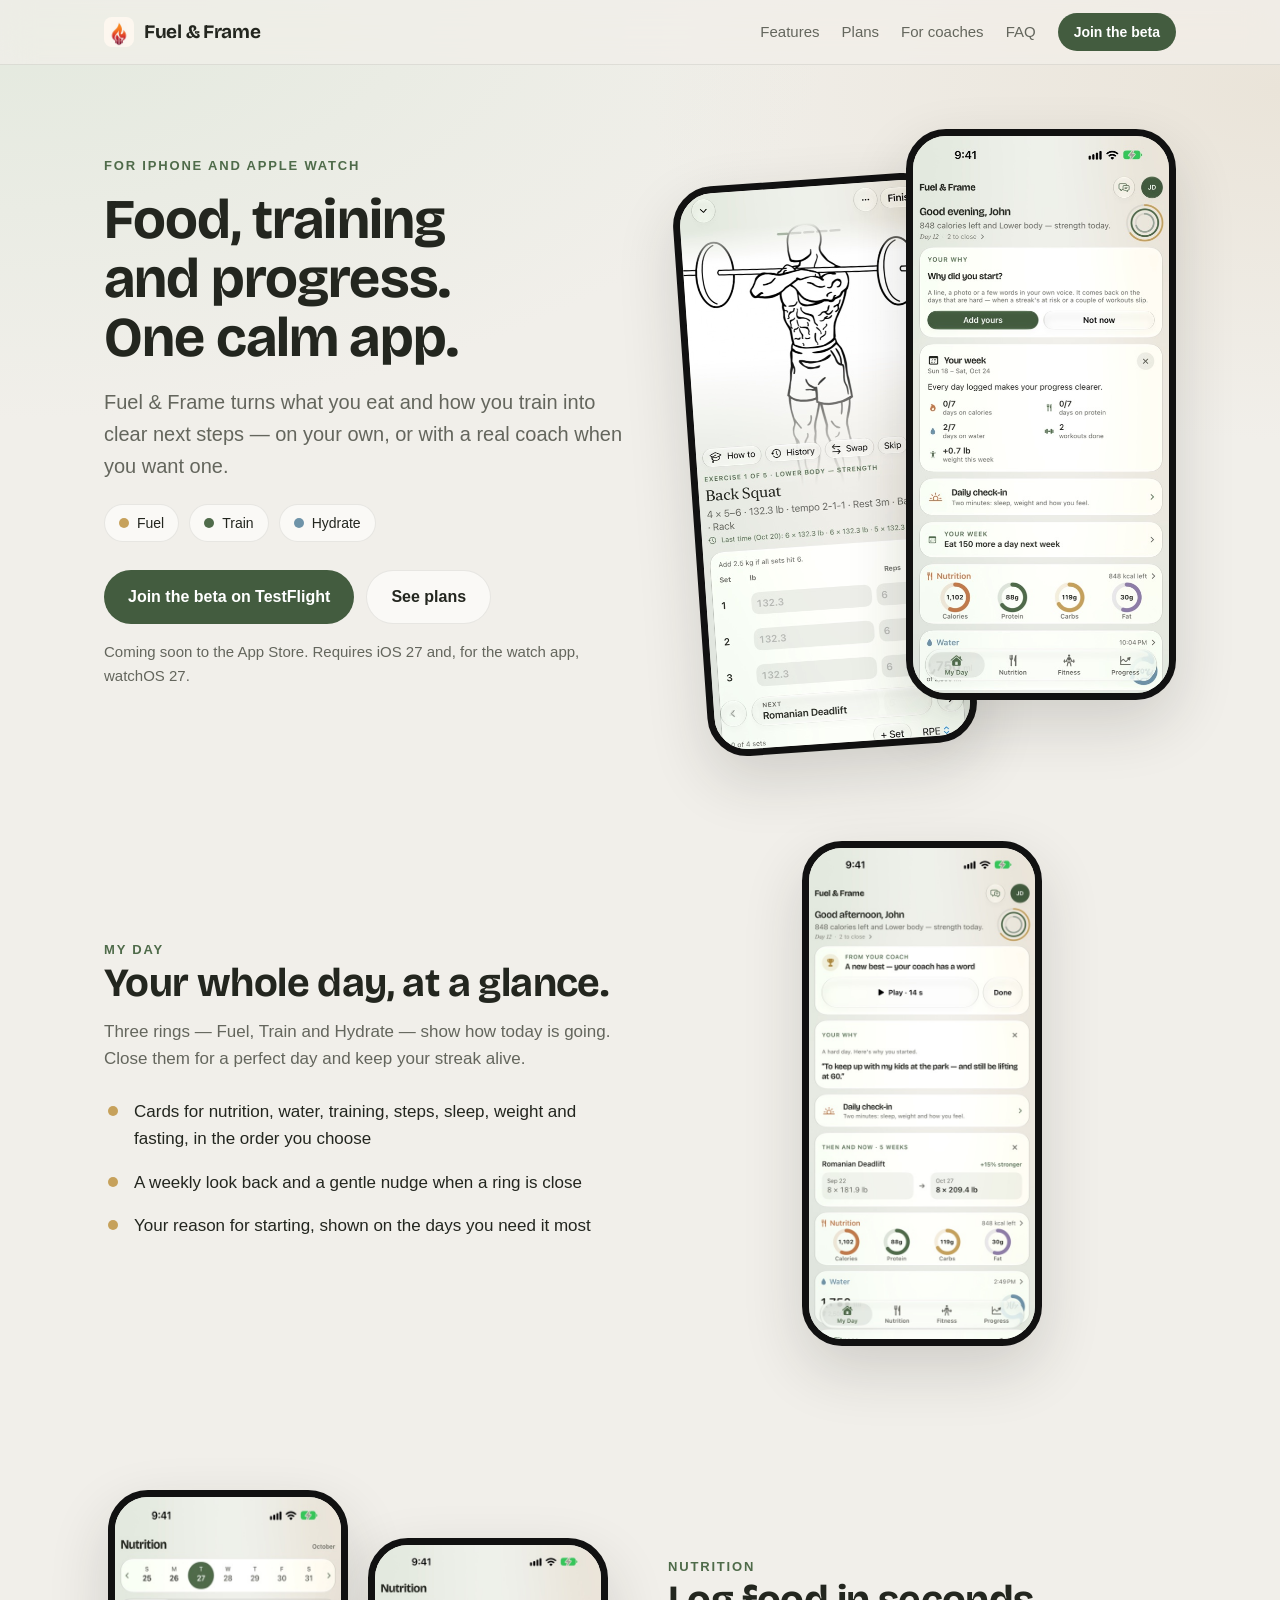
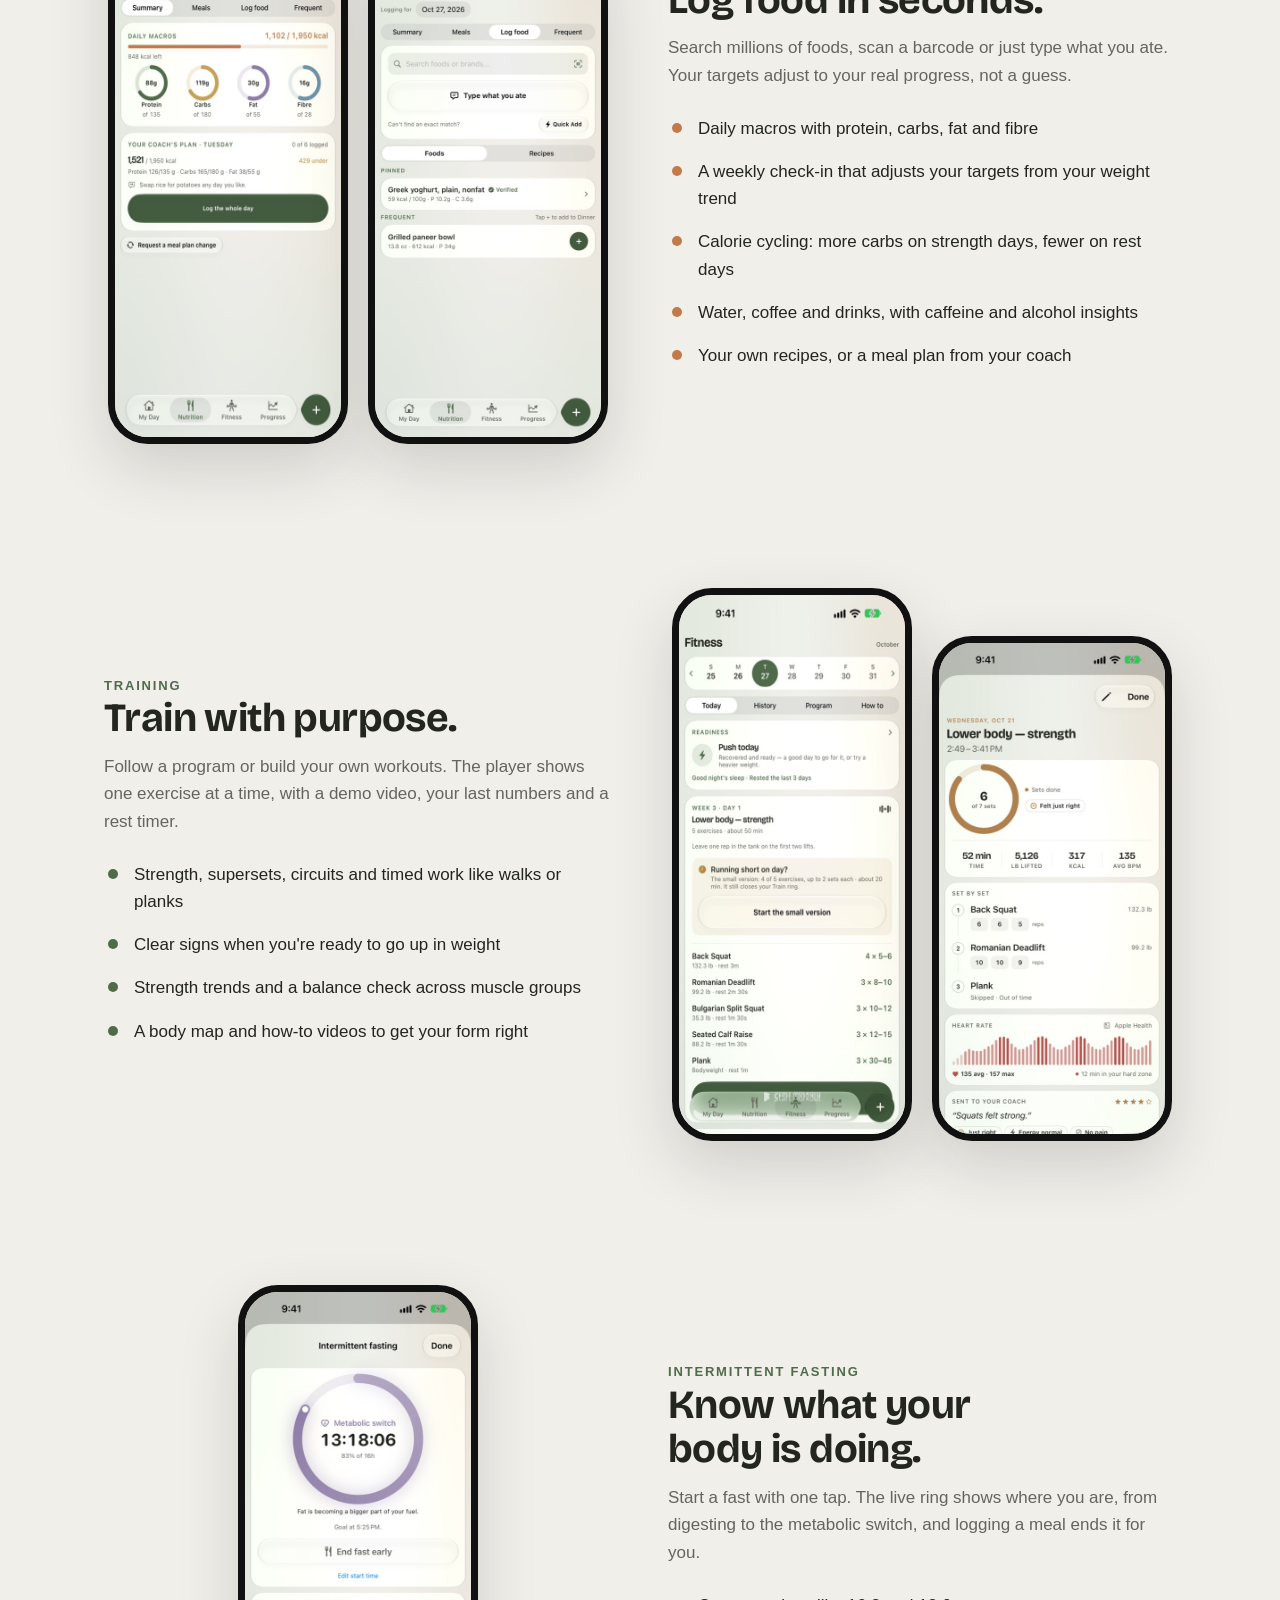
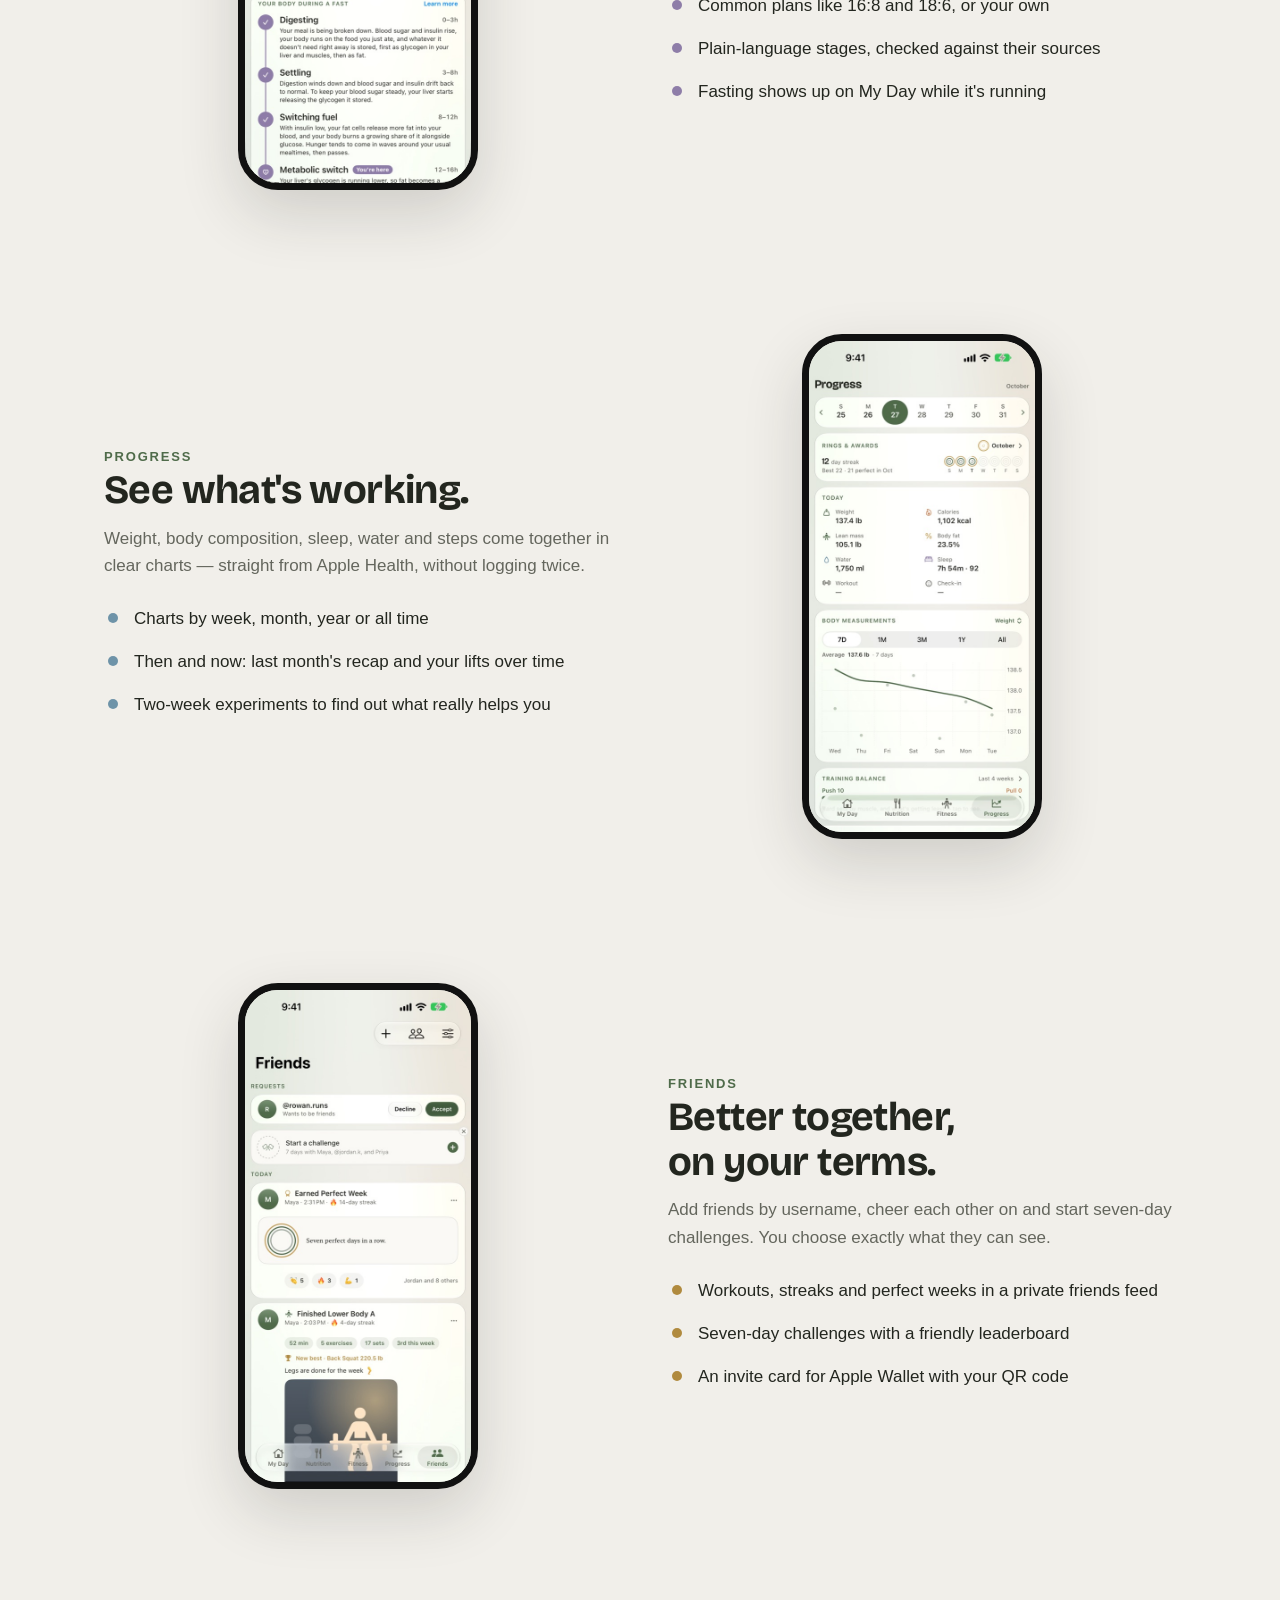
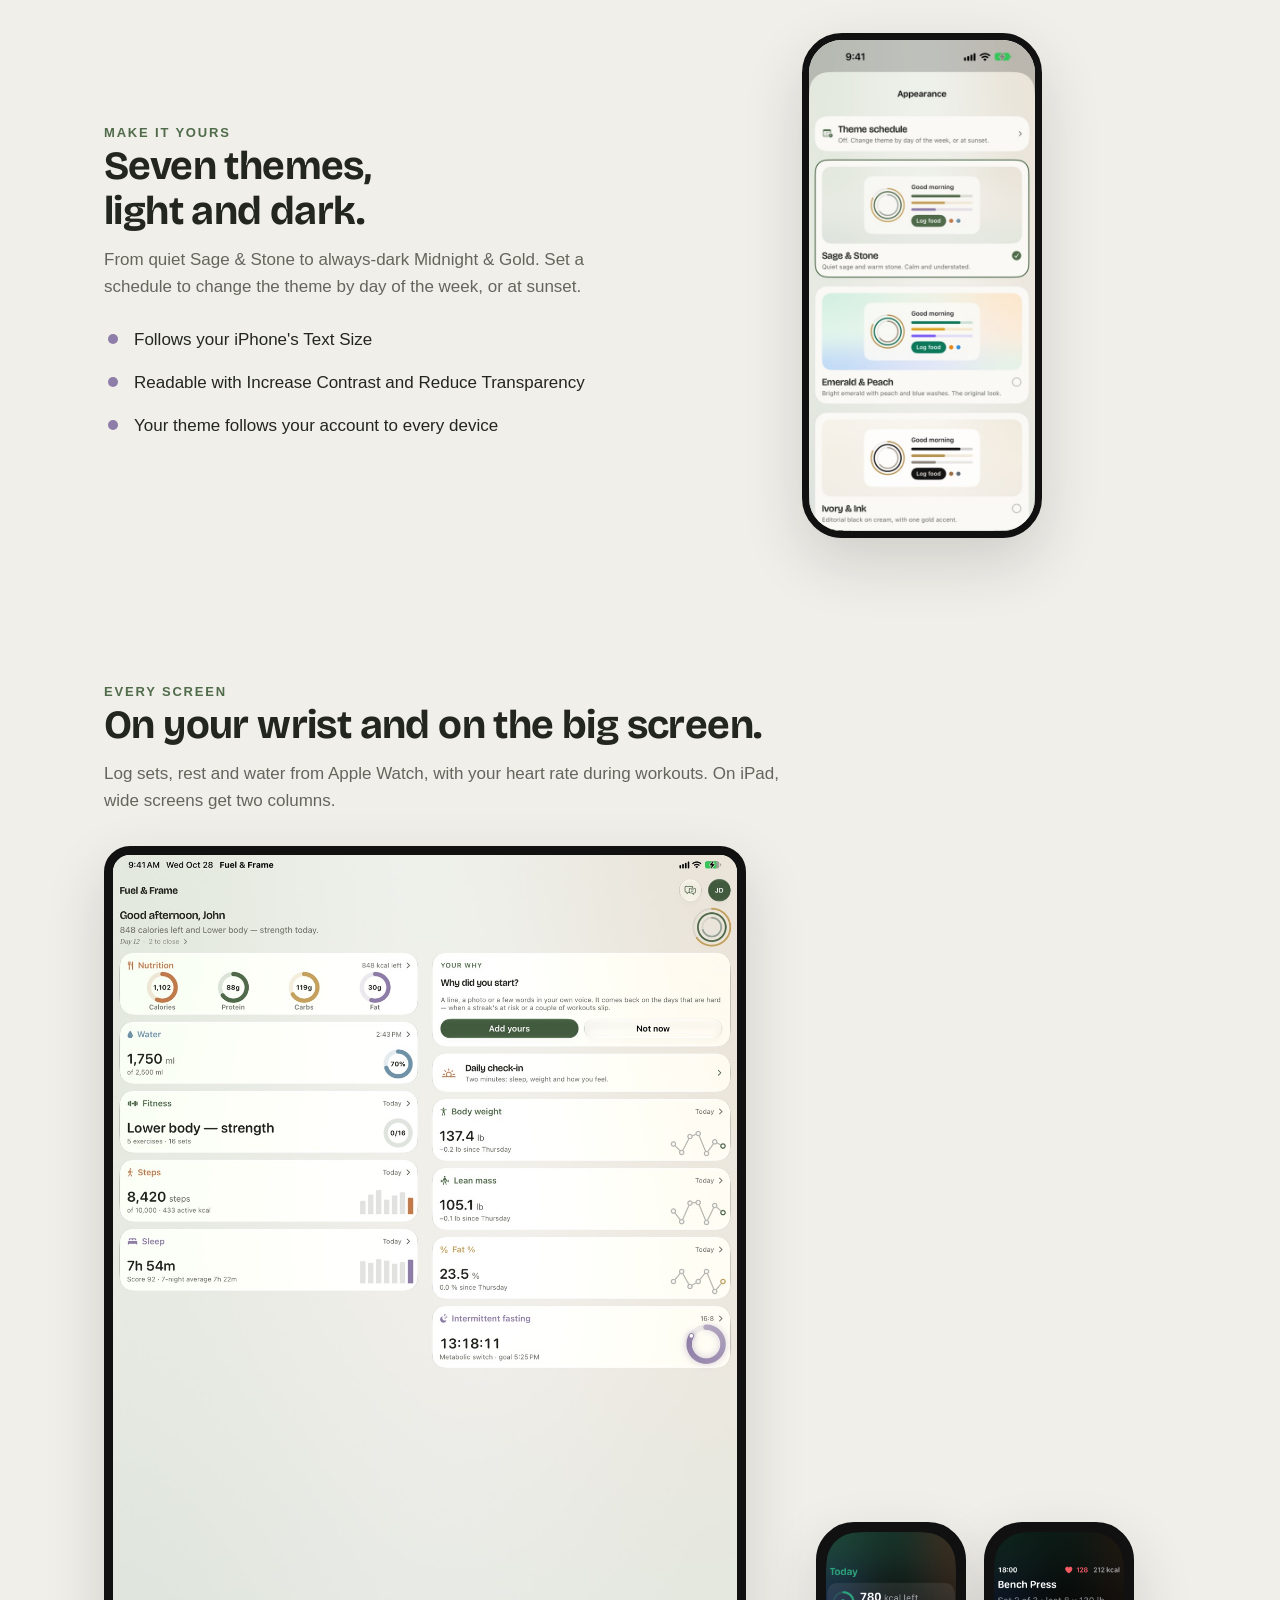
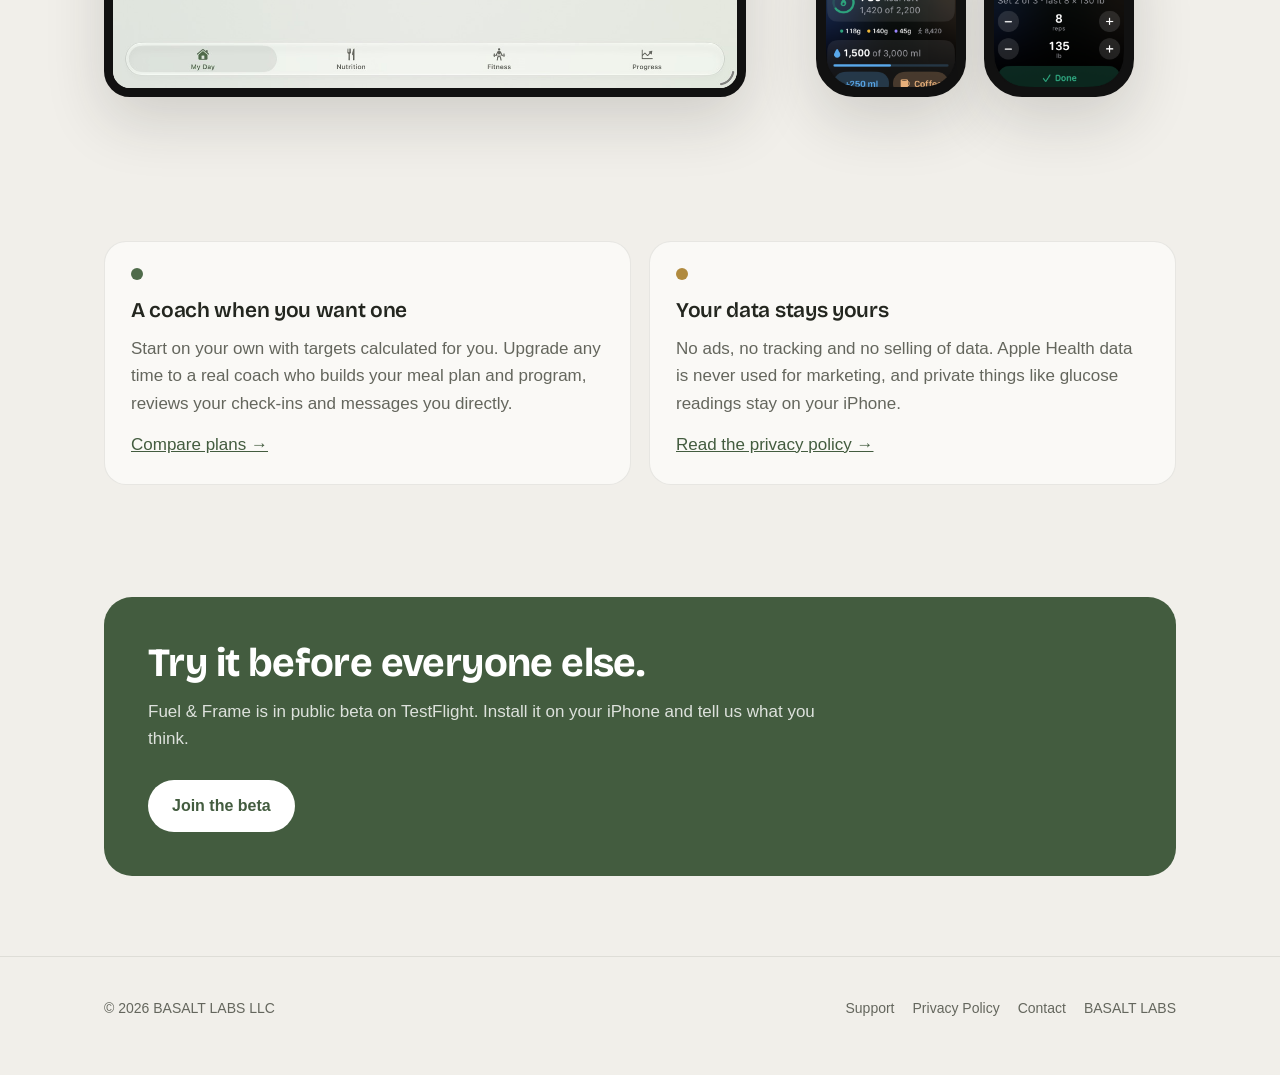
==== index.html @ 7f37c10f "Fuel & Frame website: home, plans, coaches, FAQ, support, privacy Co-Authored-By: Claude Opus 5.5 <n" ====
<!DOCTYPE html>
<html lang="en">
<head>
<meta charset="utf-8">
<meta name="viewport" content="width=device-width, initial-scale=1">
<title>Fuel & Frame — food, training and progress in one calm app</title>
<meta name="description" content="Fuel & Frame for iPhone and Apple Watch: log food in seconds, train with purpose and see what's working — on your own or with a real coach.">
<meta property="og:title" content="Fuel & Frame — food, training and progress in one calm app">
<meta property="og:description" content="Fuel & Frame for iPhone and Apple Watch: log food in seconds, train with purpose and see what's working — on your own or with a real coach.">
<meta property="og:image" content="/img/today.jpg">
<meta name="theme-color" content="#F1EFEA" media="(prefers-color-scheme: light)">
<meta name="theme-color" content="#1A1E19" media="(prefers-color-scheme: dark)">
<link rel="icon" href="/favicon.png">
<link rel="apple-touch-icon" href="/img/icon.png">
<link rel="stylesheet" href="/styles.css">
</head>
<body>

<header class="site">
  <div class="wrap">
    <a class="brand" href="/"><img src="/img/icon.png" alt="">Fuel &amp; Frame</a>
    <nav>
      <a href="/#features">Features</a>
      <a href="/plans/">Plans</a>
      <a href="/coaches/">For coaches</a>
      <a href="/faq/">FAQ</a>
      <a class="btn" href="https://testflight.apple.com/join/wJWjfs3D">Join the beta</a>
    </nav>
  </div>
</header>

<main>
  <div class="wrap hero">
    <div>
      <div class="eyebrow">For iPhone and Apple Watch</div>
      <h1>Food, training and progress. One calm app.</h1>
      <p class="lead">Fuel &amp; Frame turns what you eat and how you train into clear next steps — on your own, or with a real coach when you want one.</p>
      <div class="rings" aria-label="Your three daily rings">
        <span class="ring-chip"><i style="background: var(--carbs)"></i>Fuel</span>
        <span class="ring-chip"><i style="background: var(--accent)"></i>Train</span>
        <span class="ring-chip"><i style="background: var(--fiber)"></i>Hydrate</span>
      </div>
      <div class="actions">
        <a class="btn" href="https://testflight.apple.com/join/wJWjfs3D">Join the beta on TestFlight</a>
        <a class="btn ghost" href="/plans/">See plans</a>
      </div>
      <p class="muted note">Coming soon to the App Store. Requires iOS 27 and, for the watch app, watchOS 27.</p>
    </div>
    <div class="phones">
      <img class="phone" src="/img/workoutpicture.jpg" alt="The workout player: one exercise at a time with its demo and sets" loading="lazy">
      <img class="phone" src="/img/today.jpg" alt="My Day: rings, your week and today's nutrition" loading="lazy">
    </div>
  </div>

  <div id="features"></div>
  <section>
    <div class="wrap feature">
      <div class="feature-text" style="--dot: var(--carbs)">
        <div class="eyebrow">My Day</div>
        <h2>Your whole day, at a glance.</h2>
        <p class="sub">Three rings — Fuel, Train and Hydrate — show how today is going. Close them for a perfect day and keep your streak alive.</p>
        <ul>
          <li>Cards for nutrition, water, training, steps, sleep, weight and fasting, in the order you choose</li>
          <li>A weekly look back and a gentle nudge when a ring is close</li>
          <li>Your reason for starting, shown on the days you need it most</li>
        </ul>
      </div>
      <div class="feature-shots">
        <img class="phone" src="/img/why.jpg" alt="My Day with a coach note, your why and then and now" loading="lazy">
      </div>
    </div>
  </section>

  <section>
    <div class="wrap feature flip">
      <div class="feature-text" style="--dot: var(--calories)">
        <div class="eyebrow">Nutrition</div>
        <h2>Log food in seconds.</h2>
        <p class="sub">Search millions of foods, scan a barcode or just type what you ate. Your targets adjust to your real progress, not a guess.</p>
        <ul>
          <li>Daily macros with protein, carbs, fat and fibre</li>
          <li>A weekly check-in that adjusts your targets from your weight trend</li>
          <li>Calorie cycling: more carbs on strength days, fewer on rest days</li>
          <li>Water, coffee and drinks, with caffeine and alcohol insights</li>
          <li>Your own recipes, or a meal plan from your coach</li>
        </ul>
      </div>
      <div class="feature-shots">
        <img class="phone" src="/img/nutrition.jpg" alt="Nutrition summary with daily macros" loading="lazy"><img class="phone" src="/img/logfood.jpg" alt="Log food: search, type what you ate or scan" loading="lazy">
      </div>
    </div>
  </section>

  <section>
    <div class="wrap feature">
      <div class="feature-text" style="--dot: var(--accent)">
        <div class="eyebrow">Training</div>
        <h2>Train with purpose.</h2>
        <p class="sub">Follow a program or build your own workouts. The player shows one exercise at a time, with a demo video, your last numbers and a rest timer.</p>
        <ul>
          <li>Strength, supersets, circuits and timed work like walks or planks</li>
          <li>Clear signs when you're ready to go up in weight</li>
          <li>Strength trends and a balance check across muscle groups</li>
          <li>A body map and how-to videos to get your form right</li>
        </ul>
      </div>
      <div class="feature-shots">
        <img class="phone" src="/img/fitness.jpg" alt="Fitness: today's workout" loading="lazy"><img class="phone" src="/img/summary.jpg" alt="A finished workout: sets, heart rate and how it felt" loading="lazy">
      </div>
    </div>
  </section>

  <section>
    <div class="wrap feature flip">
      <div class="feature-text" style="--dot: var(--fat)">
        <div class="eyebrow">Intermittent fasting</div>
        <h2>Know what your body is doing.</h2>
        <p class="sub">Start a fast with one tap. The live ring shows where you are, from digesting to the metabolic switch, and logging a meal ends it for you.</p>
        <ul>
          <li>Common plans like 16:8 and 18:6, or your own</li>
          <li>Plain-language stages, checked against their sources</li>
          <li>Fasting shows up on My Day while it's running</li>
        </ul>
      </div>
      <div class="feature-shots">
        <img class="phone" src="/img/fasting.jpg" alt="A fast in progress, with its stages" loading="lazy">
      </div>
    </div>
  </section>

  <section>
    <div class="wrap feature">
      <div class="feature-text" style="--dot: var(--fiber)">
        <div class="eyebrow">Progress</div>
        <h2>See what's working.</h2>
        <p class="sub">Weight, body composition, sleep, water and steps come together in clear charts — straight from Apple Health, without logging twice.</p>
        <ul>
          <li>Charts by week, month, year or all time</li>
          <li>Then and now: last month's recap and your lifts over time</li>
          <li>Two-week experiments to find out what really helps you</li>
        </ul>
      </div>
      <div class="feature-shots">
        <img class="phone" src="/img/progress.jpg" alt="Progress charts" loading="lazy">
      </div>
    </div>
  </section>

  <section>
    <div class="wrap feature flip">
      <div class="feature-text" style="--dot: var(--gold)">
        <div class="eyebrow">Friends</div>
        <h2>Better together, on your terms.</h2>
        <p class="sub">Add friends by username, cheer each other on and start seven-day challenges. You choose exactly what they can see.</p>
        <ul>
          <li>Workouts, streaks and perfect weeks in a private friends feed</li>
          <li>Seven-day challenges with a friendly leaderboard</li>
          <li>An invite card for Apple Wallet with your QR code</li>
        </ul>
      </div>
      <div class="feature-shots">
        <img class="phone" src="/img/community.jpg" alt="The friends feed" loading="lazy">
      </div>
    </div>
  </section>


  <section>
    <div class="wrap feature">
      <div class="feature-text" style="--dot: var(--fat)">
        <div class="eyebrow">Make it yours</div>
        <h2>Seven themes, light and dark.</h2>
        <p class="sub">From quiet Sage &amp; Stone to always-dark Midnight &amp; Gold. Set a schedule to change the theme by day of the week, or at sunset.</p>
        <ul>
          <li>Follows your iPhone's Text Size</li>
          <li>Readable with Increase Contrast and Reduce Transparency</li>
          <li>Your theme follows your account to every device</li>
        </ul>
      </div>
      <div class="feature-shots">
        <img class="phone" src="/img/appearance.jpg" alt="Appearance: choose a theme" loading="lazy">
      </div>
    </div>
  </section>

  <section>
    <div class="wrap">
      <div class="eyebrow">Every screen</div>
      <h2>On your wrist and on the big screen.</h2>
      <p class="sub">Log sets, rest and water from Apple Watch, with your heart rate during workouts. On iPad, wide screens get two columns.</p>
      <div class="devices" style="margin-top: 32px">
        <img class="ipad" src="/img/ipad-today.jpg" alt="My Day on iPad, in two columns" loading="lazy">
        <div class="watches">
          <img class="watch" src="/img/watch-today.png" alt="Today on Apple Watch" loading="lazy">
          <img class="watch" src="/img/watch-set.png" alt="Logging a set on Apple Watch" loading="lazy">
        </div>
      </div>
    </div>
  </section>

  <section>
    <div class="wrap grid2">
      <div class="card">
        <div class="dot" style="background: var(--accent)"></div>
        <h3>A coach when you want one</h3>
        <p class="sub">Start on your own with targets calculated for you. Upgrade any time to a real coach who builds your meal plan and program, reviews your check-ins and messages you directly.</p>
        <a href="/plans/">Compare plans →</a>
      </div>
      <div class="card">
        <div class="dot" style="background: var(--gold)"></div>
        <h3>Your data stays yours</h3>
        <p class="sub">No ads, no tracking and no selling of data. Apple Health data is never used for marketing, and private things like glucose readings stay on your iPhone.</p>
        <a href="/privacy/">Read the privacy policy →</a>
      </div>
    </div>
  </section>

  <section class="tight">
    <div class="wrap">
      <div class="band accent">
        <h2>Try it before everyone else.</h2>
        <p class="sub">Fuel &amp; Frame is in public beta on TestFlight. Install it on your iPhone and tell us what you think.</p>
        <div class="actions"><a class="btn" href="https://testflight.apple.com/join/wJWjfs3D">Join the beta</a></div>
      </div>
    </div>
  </section>
</main>

<footer class="site">
  <div class="wrap">
    <span>© 2026 BASALT LABS LLC</span>
    <span><a href="/support/">Support</a><a href="/privacy/">Privacy Policy</a><a href="mailto:hello@basaltlabsapps.com">Contact</a><a href="https://www.basaltlabsapps.com">BASALT LABS</a></span>
  </div>
</footer>

</body>
</html>
---- styles.css ----
/* Fuel & Frame — the app's Sage & Stone theme, light and dark. */
@font-face { font-family: "Bricolage"; src: url("/fonts/BricolageGrotesque-Regular.ttf") format("truetype"); font-weight: 400; font-display: swap; }
@font-face { font-family: "Bricolage"; src: url("/fonts/BricolageGrotesque-SemiBold.ttf") format("truetype"); font-weight: 600; font-display: swap; }
@font-face { font-family: "Bricolage"; src: url("/fonts/BricolageGrotesque-Bold.ttf") format("truetype"); font-weight: 700; font-display: swap; }

:root {
  --bg: #F1EFEA;
  --wash-1: #E3E9DE;
  --wash-2: #EAE4D9;
  --surface: #FAF9F6;
  --text: #23261F;
  --text-2: #64665D;
  --accent: #4F6B4A;
  --accent-deep: #435C3F;
  --on-accent: #FFFFFF;
  --calories: #C27A4A;
  --carbs: #C6A15B;
  --fat: #8E7DA8;
  --fiber: #6E93A8;
  --gold: #B08A3E;
  --hairline: rgba(35, 38, 31, 0.09);
  --shadow: 0 24px 60px rgba(35, 38, 31, 0.16);
  --radius: 22px;
}
@media (prefers-color-scheme: dark) {
  :root {
    --bg: #1A1E19;
    --wash-1: #161A15;
    --wash-2: #1F1D17;
    --surface: #22271F;
    --text: #EDEBE4;
    --text-2: #9FA396;
    --accent: #8FAE88;
    --accent-deep: #7E9D78;
    --on-accent: #161A15;
    --calories: #D48E5E;
    --carbs: #D2B06F;
    --fat: #A697C2;
    --fiber: #86A9BC;
    --gold: #D2B06F;
    --hairline: rgba(237, 235, 228, 0.09);
    --shadow: 0 24px 60px rgba(0, 0, 0, 0.45);
  }
}

* { box-sizing: border-box; }
html { -webkit-text-size-adjust: 100%; scroll-behavior: smooth; }
body {
  margin: 0;
  font-family: -apple-system, BlinkMacSystemFont, "SF Pro Text", "Segoe UI", Helvetica, Arial, sans-serif;
  font-size: 17px;
  line-height: 1.6;
  color: var(--text);
  background:
    radial-gradient(1200px 600px at 0% 0%, var(--wash-1), transparent 70%),
    radial-gradient(900px 500px at 100% 10%, var(--wash-2), transparent 70%),
    var(--bg);
  background-attachment: fixed;
}
a { color: var(--accent-deep); }
h1, h2 { text-wrap: balance; }
h1, h2, h3, .brand { font-family: "Bricolage", -apple-system, sans-serif; letter-spacing: -0.015em; }
h1 { font-size: clamp(36px, 5vw, 56px); line-height: 1.05; margin: 14px 0 18px; font-weight: 700; }
h2 { font-size: clamp(28px, 3.6vw, 40px); line-height: 1.12; margin: 0 0 12px; font-weight: 700; }
h3 { font-size: 21px; margin: 0 0 8px; font-weight: 600; }
p { margin: 0 0 14px; }
.wrap { max-width: 1120px; margin: 0 auto; padding: 0 24px; }
.eyebrow { font-size: 13px; font-weight: 700; letter-spacing: 0.14em; text-transform: uppercase; color: var(--accent); }
.lead { font-size: 20px; color: var(--text-2); max-width: 34em; }
.sub { color: var(--text-2); max-width: 40em; }
.muted { color: var(--text-2); font-size: 15px; }

/* Header */
header.site { position: sticky; top: 0; z-index: 10; backdrop-filter: saturate(160%) blur(16px); -webkit-backdrop-filter: saturate(160%) blur(16px); background: color-mix(in srgb, var(--bg) 72%, transparent); border-bottom: 1px solid var(--hairline); }
header.site .wrap { display: flex; align-items: center; justify-content: space-between; height: 64px; }
.brand { display: flex; align-items: center; gap: 10px; font-weight: 700; font-size: 19px; color: var(--text); text-decoration: none; }
.brand img { width: 30px; height: 30px; border-radius: 8px; }
nav { display: flex; align-items: center; gap: 22px; }
nav a { color: var(--text-2); text-decoration: none; font-size: 15px; }
nav a:hover, nav a[aria-current="page"] { color: var(--text); }
nav .btn { padding: 8px 16px; font-size: 14px; }
@media (max-width: 760px) { nav a:not(.btn) { display: none; } }

/* Buttons */
.btn { display: inline-flex; align-items: center; gap: 8px; padding: 13px 24px; border-radius: 999px; background: var(--accent-deep); color: var(--on-accent); font-weight: 600; font-size: 16px; text-decoration: none; border: 0; }
.btn:hover { filter: brightness(1.08); }
.btn.ghost { background: var(--surface); color: var(--text); border: 1px solid var(--hairline); }
.actions { display: flex; flex-wrap: wrap; gap: 12px; margin-top: 28px; }

/* Hero */
.hero { padding-top: 64px; padding-bottom: 40px; display: grid; grid-template-columns: 1.05fr 0.95fr; gap: 48px; align-items: center; }
.hero .note { margin-top: 16px; }
.phones { position: relative; height: 600px; }
.phone { position: absolute; width: 270px; border-radius: 40px; border: 7px solid #111; box-shadow: var(--shadow); background: #111; }
.phones .phone:nth-child(1) { left: 0; top: 50px; transform: rotate(-4deg); }
.phones .phone:nth-child(2) { right: 0; top: 0; }
@media (max-width: 900px) {
  .hero { grid-template-columns: 1fr; padding-top: 36px; }
  .phones { height: 440px; max-width: 420px; margin: 0 auto; width: 100%; }
  .phones .phone { width: min(200px, 48%); }
  .phones .phone:nth-child(1) { left: 2%; }
  .phones .phone:nth-child(2) { right: 2%; }
}

/* Rings strip */
.rings { display: flex; flex-wrap: wrap; gap: 10px; margin-top: 22px; }
.ring-chip { display: inline-flex; align-items: center; gap: 8px; padding: 7px 14px; border-radius: 999px; background: var(--surface); border: 1px solid var(--hairline); font-size: 14px; }
.ring-chip i { width: 10px; height: 10px; border-radius: 50%; display: inline-block; }

/* Sections */
section { padding: 72px 0; }
section.tight { padding: 40px 0; }
.feature { display: grid; grid-template-columns: 1fr 1fr; gap: 56px; align-items: center; }
.feature.flip .feature-text { order: 2; }
.feature-shots { display: flex; gap: 20px; justify-content: center; }
.feature-shots .phone { position: static; width: 240px; }
.feature-shots .phone + .phone { margin-top: 48px; }
.feature ul { padding-left: 0; list-style: none; margin: 18px 0 0; }
.feature li { padding: 8px 0 8px 30px; position: relative; color: var(--text); }
.feature li::before { content: ""; position: absolute; left: 4px; top: 16px; width: 10px; height: 10px; border-radius: 50%; background: var(--dot, var(--accent)); }
@media (max-width: 900px) {
  .feature { grid-template-columns: 1fr; gap: 32px; }
  .feature.flip .feature-text { order: 0; }
  .feature-shots .phone { width: 44vw; max-width: 230px; }
}

/* Cards and grids */
.card { background: var(--surface); border: 1px solid var(--hairline); border-radius: var(--radius); padding: 26px; }
.grid3 { display: grid; grid-template-columns: repeat(3, 1fr); gap: 18px; }
.grid2 { display: grid; grid-template-columns: repeat(2, 1fr); gap: 18px; }
@media (max-width: 900px) { .grid3, .grid2 { grid-template-columns: 1fr; } }
.dot { width: 12px; height: 12px; border-radius: 50%; background: var(--accent); margin-bottom: 14px; }

/* Devices band */
.devices { display: grid; grid-template-columns: 1.6fr 1fr; gap: 28px; align-items: end; }
.ipad { width: 100%; border-radius: 26px; border: 9px solid #111; box-shadow: var(--shadow); background: #111; }
.watches { display: flex; gap: 18px; justify-content: center; }
.watch { width: 150px; border-radius: 38px; border: 10px solid #111; box-shadow: var(--shadow); background: #111; }
@media (max-width: 900px) { .devices { grid-template-columns: 1fr; } }

/* Plans */
.plans { display: grid; grid-template-columns: repeat(4, 1fr); gap: 16px; align-items: stretch; }
.plan { display: flex; flex-direction: column; }
.plan.featured { border-color: var(--accent); box-shadow: 0 0 0 1px var(--accent) inset; }
.plan .price { font-family: "Bricolage", sans-serif; font-size: 36px; font-weight: 700; margin: 8px 0 0; }
.plan .price small { font-size: 15px; font-weight: 400; color: var(--text-2); font-family: -apple-system, sans-serif; }
.plan .tag { display: inline-block; font-size: 12px; font-weight: 700; letter-spacing: 0.1em; text-transform: uppercase; color: var(--accent); }
.plan ul { padding-left: 18px; margin: 16px 0 0; color: var(--text); font-size: 15px; }
.plan li { margin: 6px 0; }
@media (max-width: 1000px) { .plans { grid-template-columns: repeat(2, 1fr); } }
@media (max-width: 620px) { .plans { grid-template-columns: 1fr; } }
table.compare { width: 100%; border-collapse: collapse; font-size: 15px; }
table.compare th, table.compare td { padding: 12px 10px; border-bottom: 1px solid var(--hairline); text-align: center; }
table.compare th:first-child, table.compare td:first-child { text-align: left; }
table.compare thead th { font-size: 14px; color: var(--text-2); font-weight: 600; }
.yes { color: var(--accent); font-weight: 700; }
.no { color: var(--text-2); }
.scroll-x { overflow-x: auto; }

/* FAQ */
details { background: var(--surface); border: 1px solid var(--hairline); border-radius: 16px; padding: 4px 20px; margin-bottom: 10px; }
summary { cursor: pointer; font-weight: 600; padding: 14px 0; list-style: none; }
summary::-webkit-details-marker { display: none; }
summary::after { content: "+"; float: right; color: var(--text-2); font-weight: 400; }
details[open] summary::after { content: "–"; }
details p { color: var(--text-2); }

/* Callouts */
.band { background: var(--surface); border: 1px solid var(--hairline); border-radius: 28px; padding: 44px; }
.band.accent { background: var(--accent-deep); color: var(--on-accent); border: 0; }
.band.accent .sub, .band.accent p { color: color-mix(in srgb, var(--on-accent) 82%, transparent); }
.band.accent .btn { background: var(--on-accent); color: var(--accent-deep); }
.callout { background: var(--surface); border: 1px solid var(--hairline); border-radius: 16px; padding: 18px 20px; margin: 20px 0 28px; }

/* Docs (support, privacy) */
main.doc { max-width: 760px; padding-top: 48px; padding-bottom: 40px; }
main.doc h1 { font-size: clamp(32px, 4.6vw, 46px); }
main.doc h2 { font-size: 24px; margin-top: 36px; }
main.doc h3 { font-size: 18px; margin-top: 22px; }
main.doc p, main.doc li { color: var(--text); }
.contact-list { list-style: none; padding: 0; margin: 0; }
.contact-list li { display: flex; justify-content: space-between; gap: 16px; padding: 12px 0; border-bottom: 1px solid var(--hairline); flex-wrap: wrap; }
.contact-list li:last-child { border-bottom: 0; }
.contact-list span { color: var(--text-2); }

/* Footer */
footer.site { padding: 40px 0 56px; border-top: 1px solid var(--hairline); margin-top: 40px; color: var(--text-2); font-size: 14px; }
footer.site .wrap { display: flex; justify-content: space-between; flex-wrap: wrap; gap: 14px; }
footer.site a { color: var(--text-2); text-decoration: none; margin-left: 18px; }
footer.site a:first-child { margin-left: 0; }
footer.site a:hover { color: var(--text); }
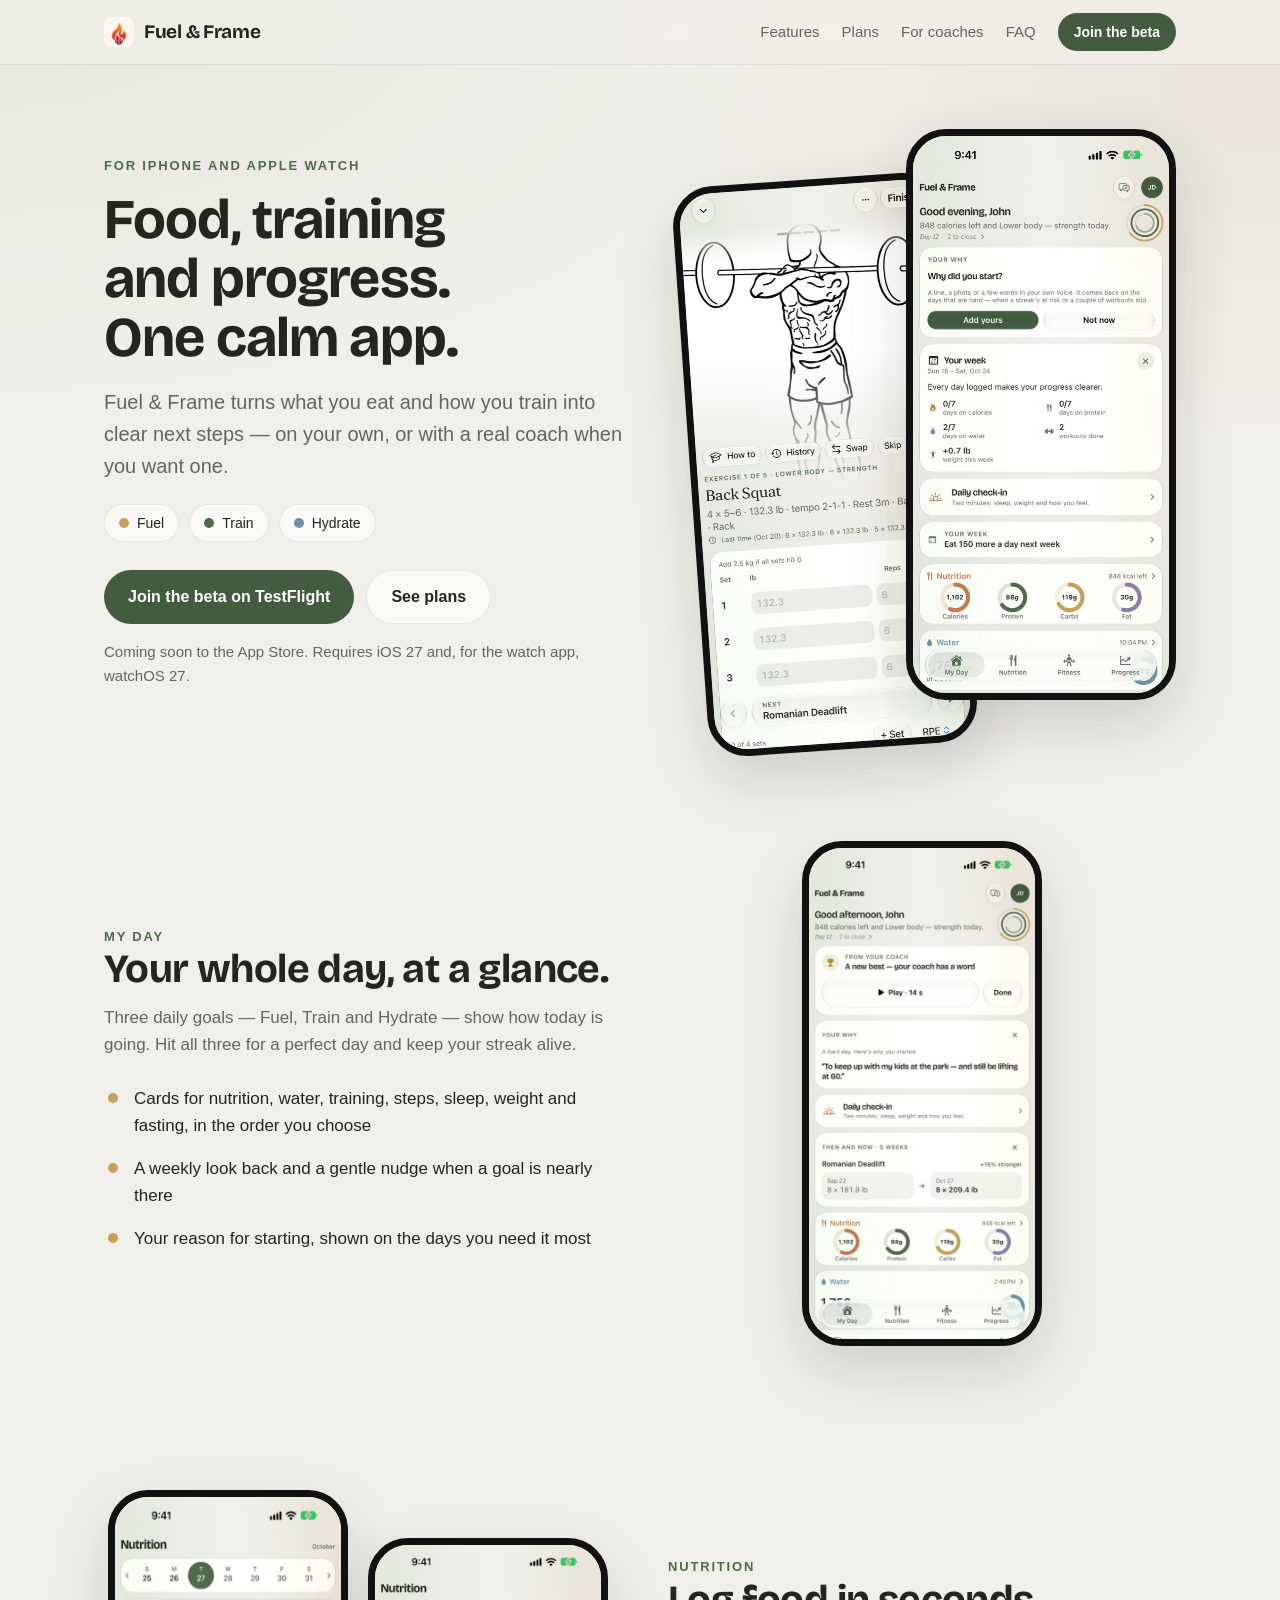
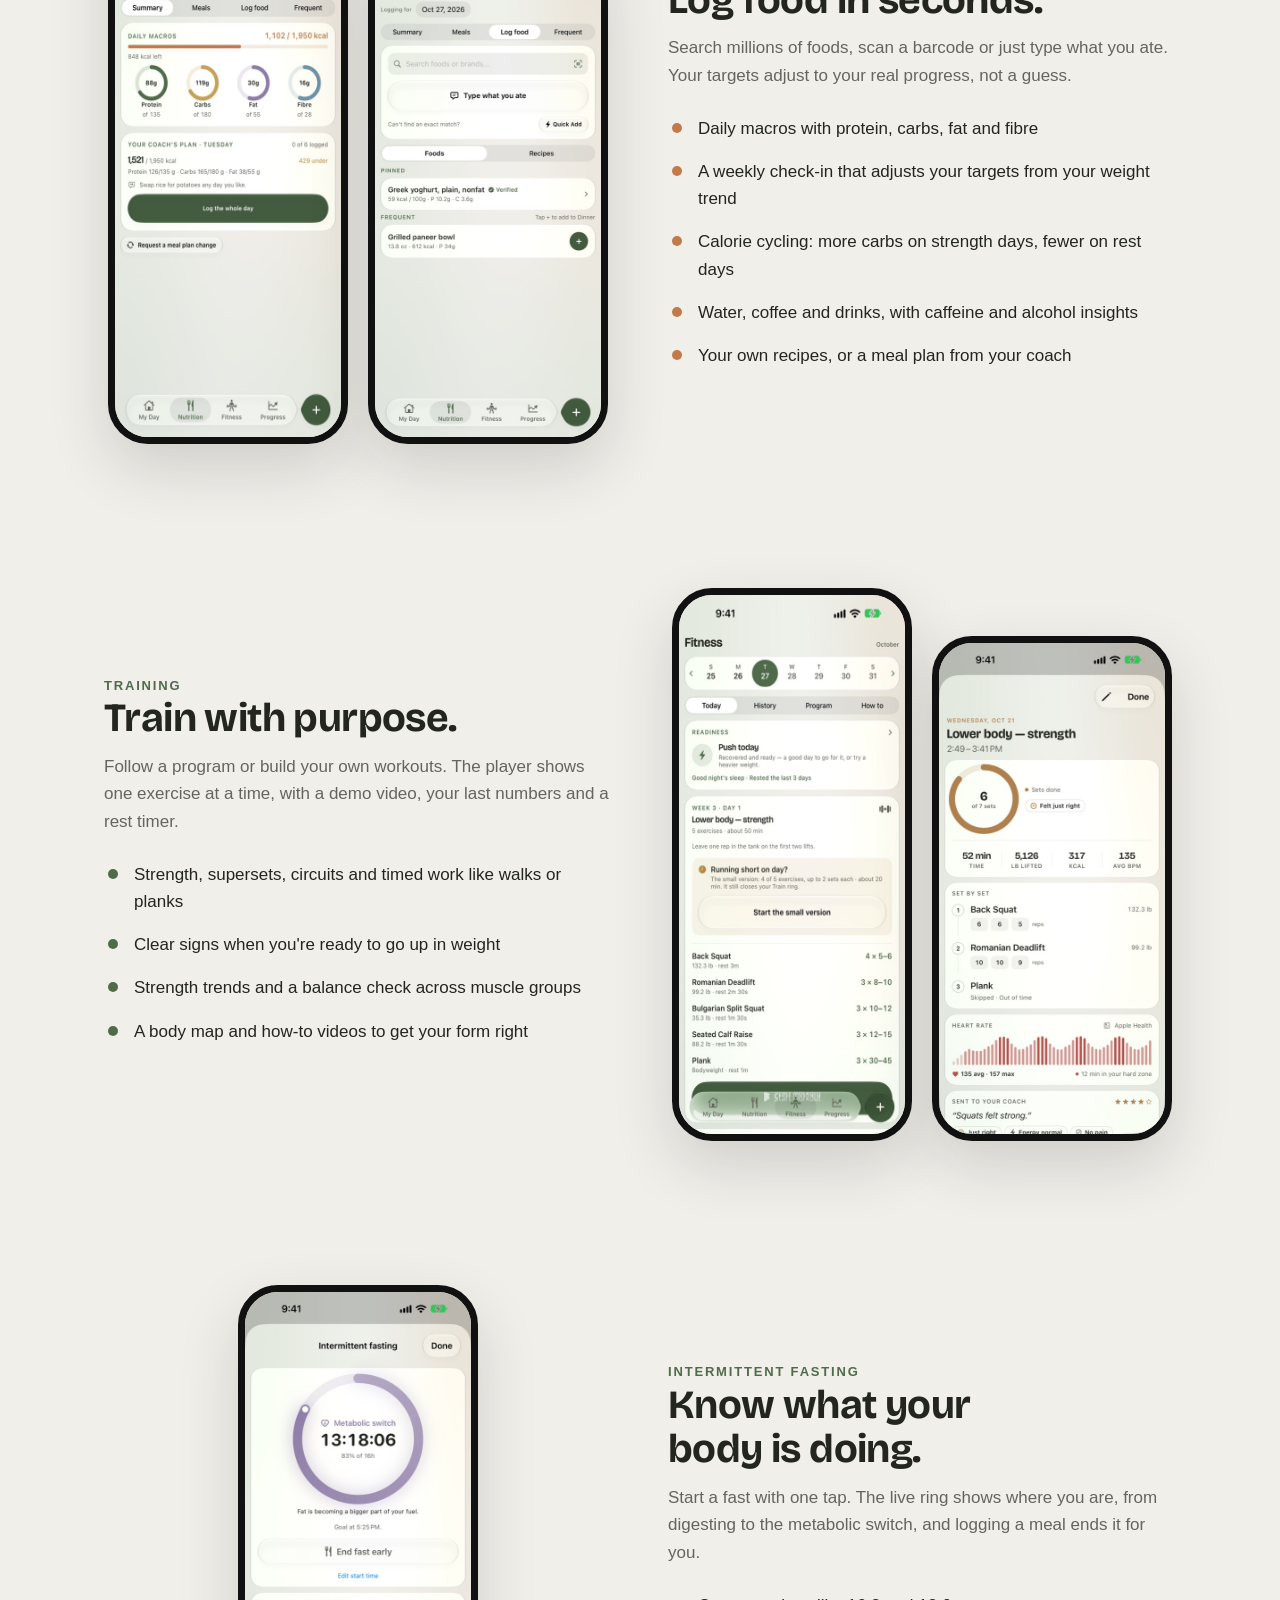
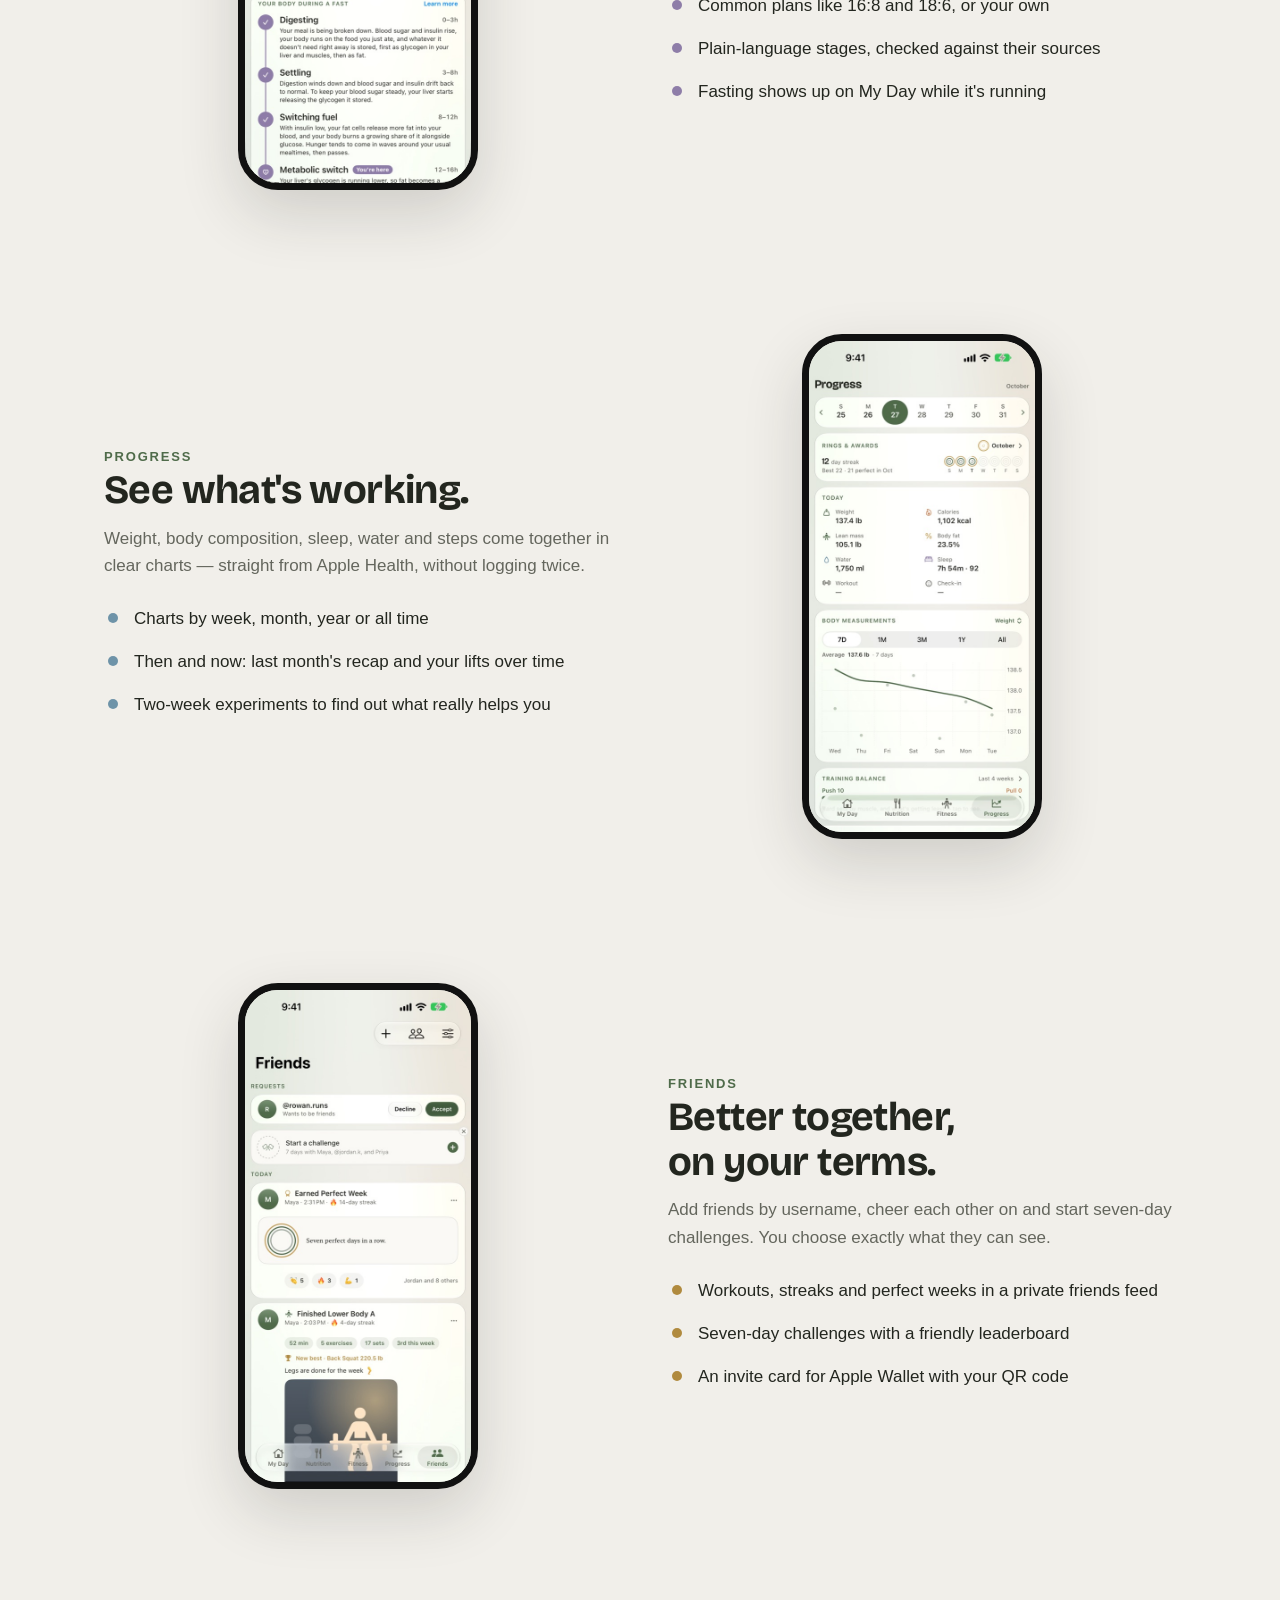
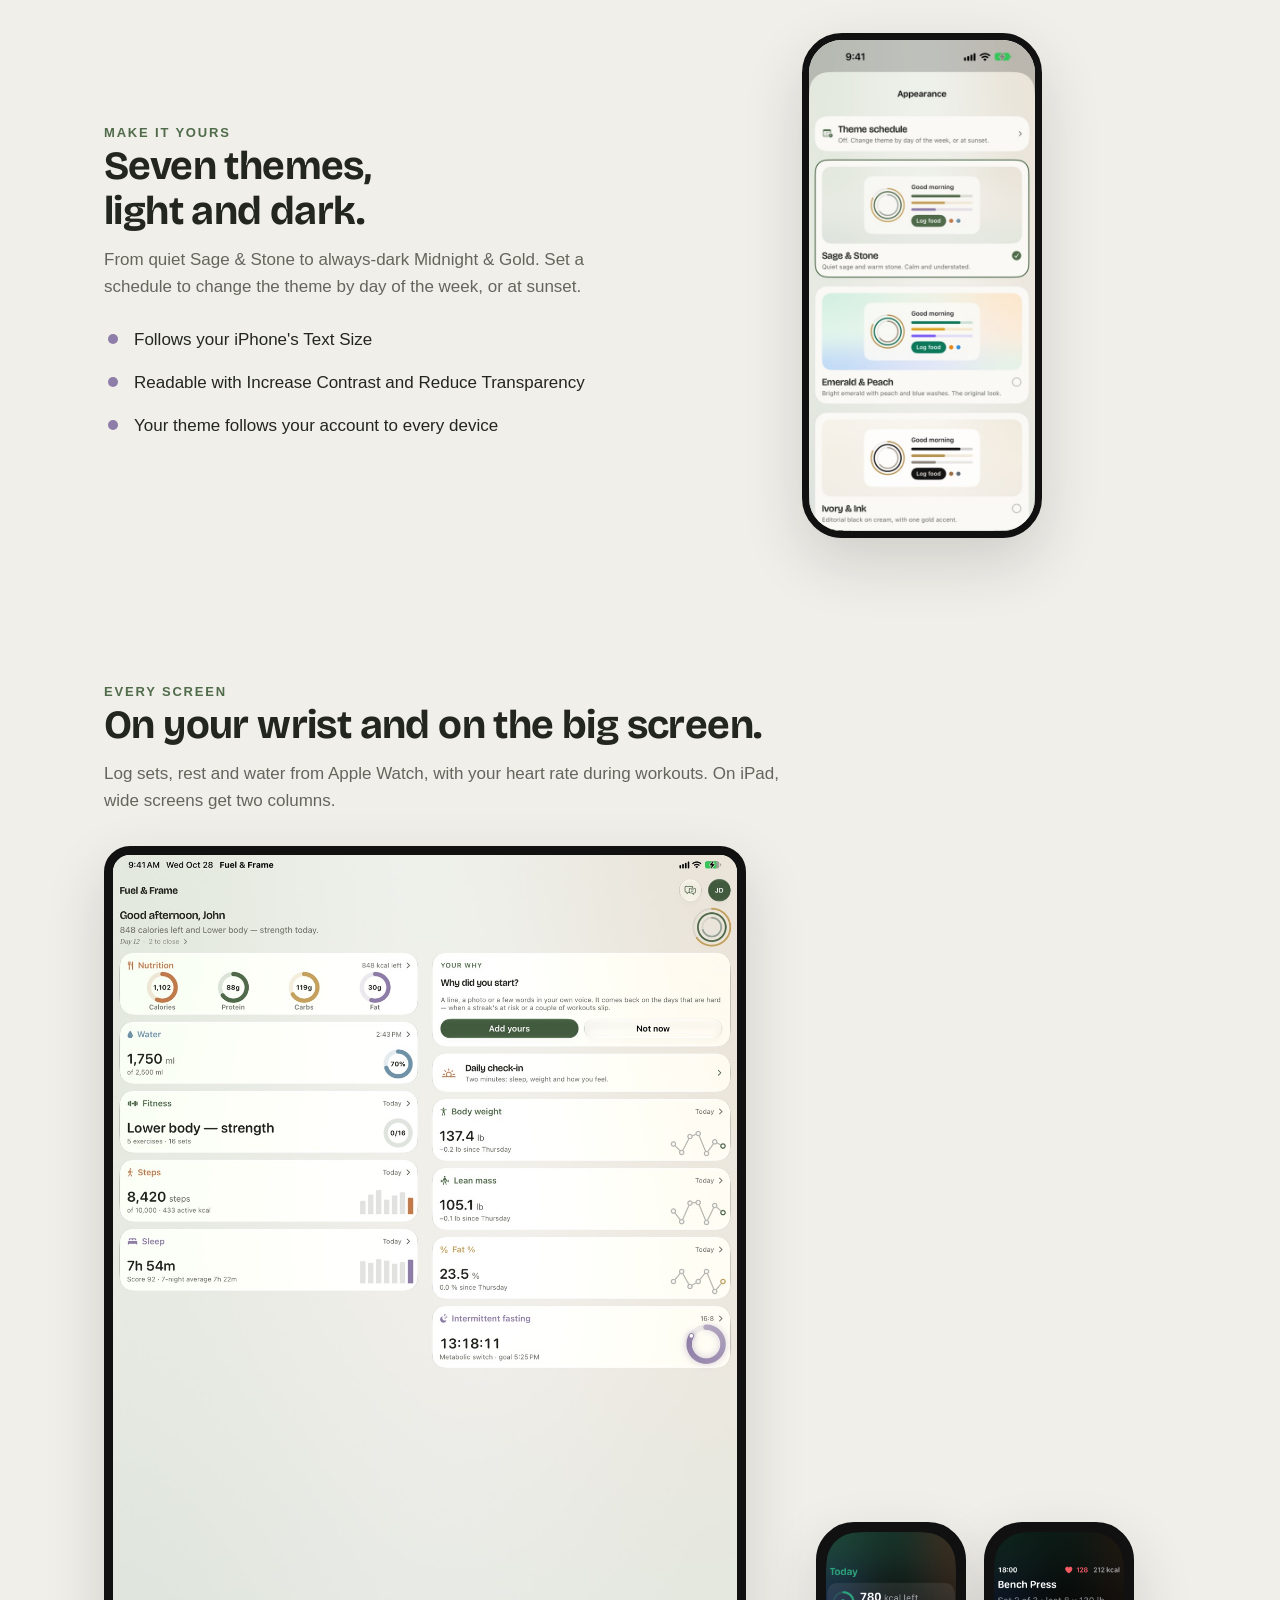
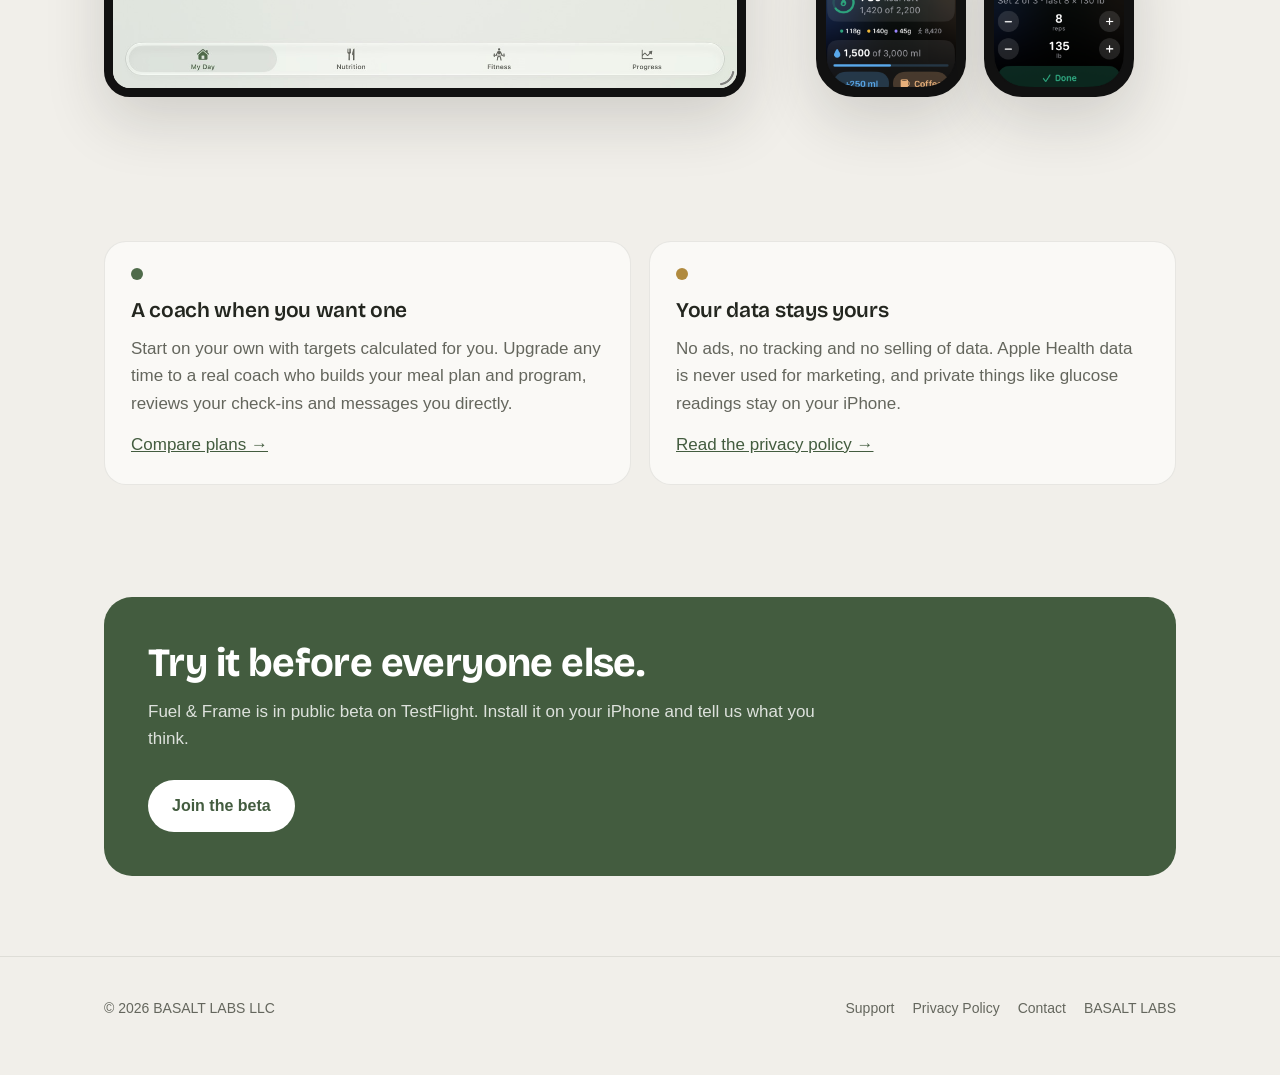
==== commit 246bf33c: "Goals wording: daily goals you hit, not rings you close (matches the app) Co-Authored-By: Claude Opu" ====
--- a/index.html
+++ b/index.html
@@ -35,7 +35,7 @@
       <div class="eyebrow">For iPhone and Apple Watch</div>
       <h1>Food, training and progress. One calm app.</h1>
       <p class="lead">Fuel &amp; Frame turns what you eat and how you train into clear next steps — on your own, or with a real coach when you want one.</p>
-      <div class="rings" aria-label="Your three daily rings">
+      <div class="rings" aria-label="Your three daily goals">
         <span class="ring-chip"><i style="background: var(--carbs)"></i>Fuel</span>
         <span class="ring-chip"><i style="background: var(--accent)"></i>Train</span>
         <span class="ring-chip"><i style="background: var(--fiber)"></i>Hydrate</span>
@@ -48,7 +48,7 @@
     </div>
     <div class="phones">
       <img class="phone" src="/img/workoutpicture.jpg" alt="The workout player: one exercise at a time with its demo and sets" loading="lazy">
-      <img class="phone" src="/img/today.jpg" alt="My Day: rings, your week and today's nutrition" loading="lazy">
+      <img class="phone" src="/img/today.jpg" alt="My Day: your goals, your week and today's nutrition" loading="lazy">
     </div>
   </div>
 
@@ -58,10 +58,10 @@
       <div class="feature-text" style="--dot: var(--carbs)">
         <div class="eyebrow">My Day</div>
         <h2>Your whole day, at a glance.</h2>
-        <p class="sub">Three rings — Fuel, Train and Hydrate — show how today is going. Close them for a perfect day and keep your streak alive.</p>
+        <p class="sub">Three daily goals — Fuel, Train and Hydrate — show how today is going. Hit all three for a perfect day and keep your streak alive.</p>
         <ul>
           <li>Cards for nutrition, water, training, steps, sleep, weight and fasting, in the order you choose</li>
-          <li>A weekly look back and a gentle nudge when a ring is close</li>
+          <li>A weekly look back and a gentle nudge when a goal is nearly there</li>
           <li>Your reason for starting, shown on the days you need it most</li>
         </ul>
       </div>
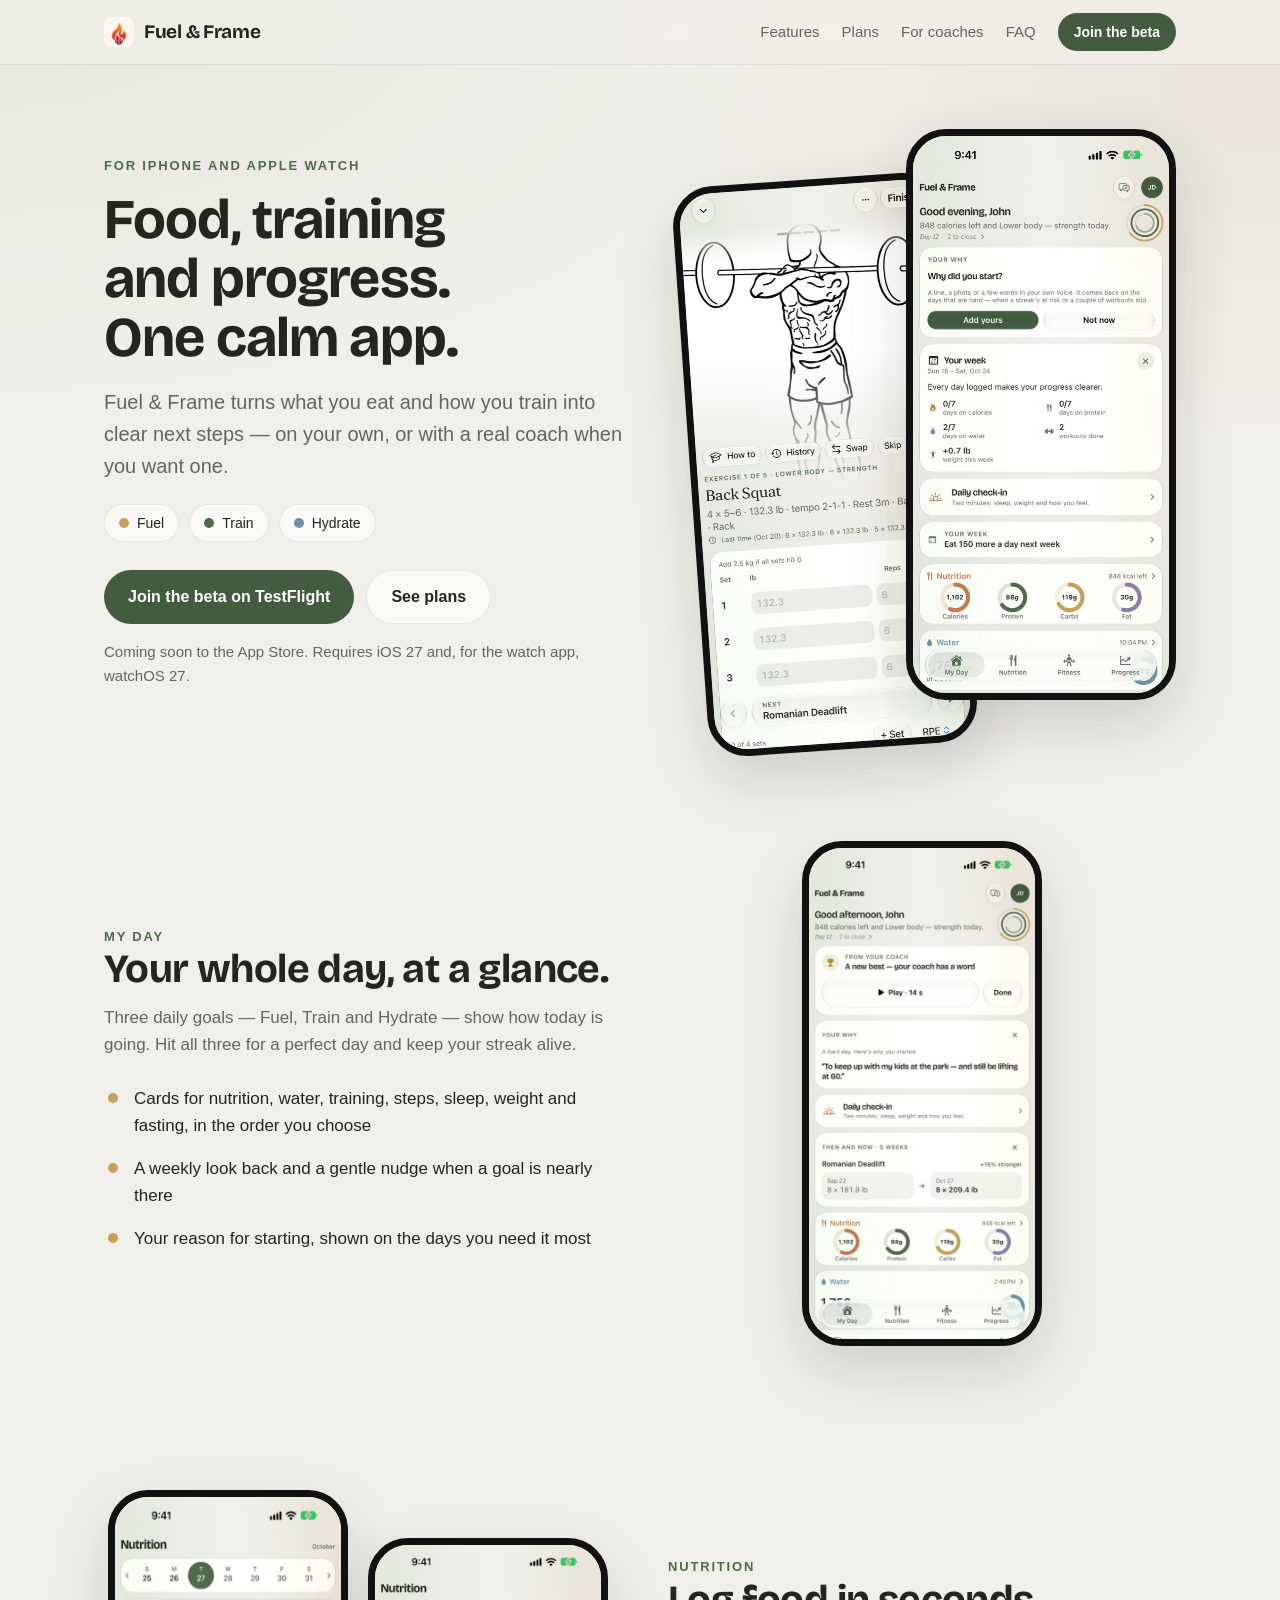
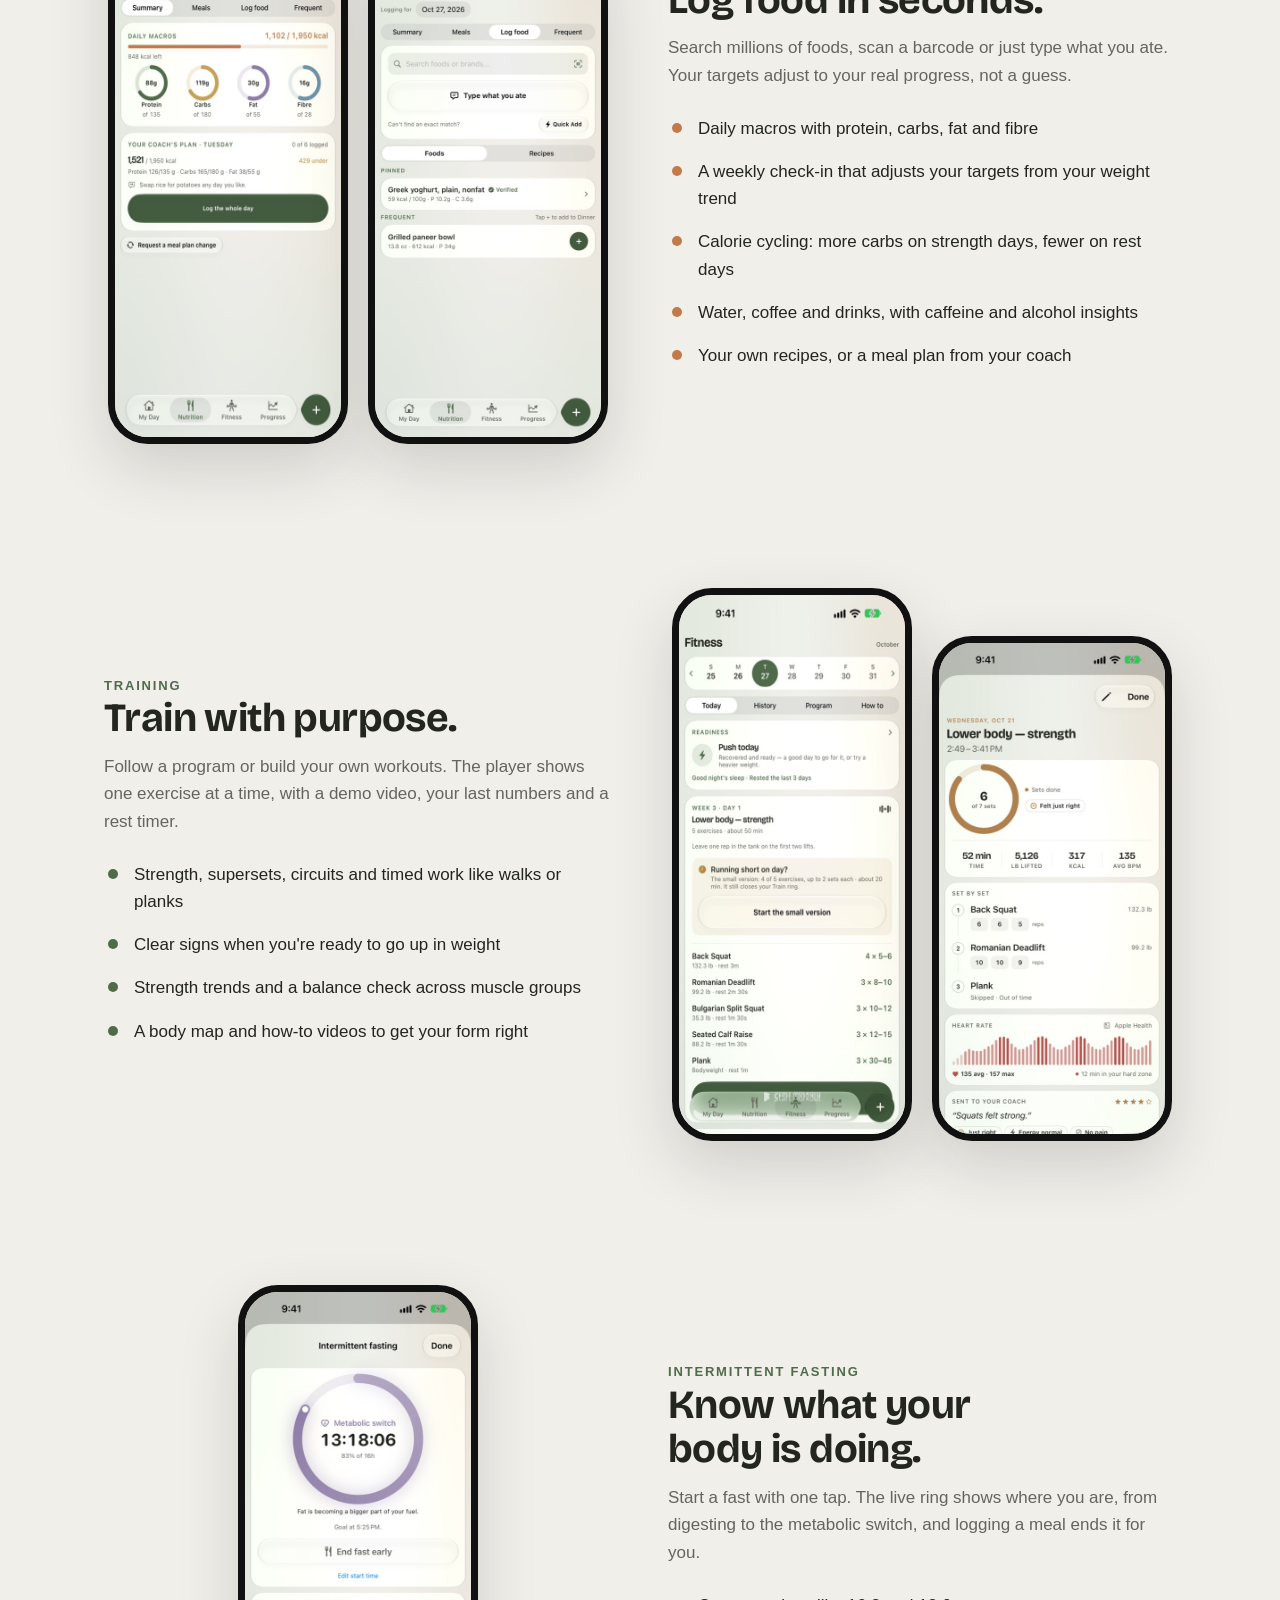
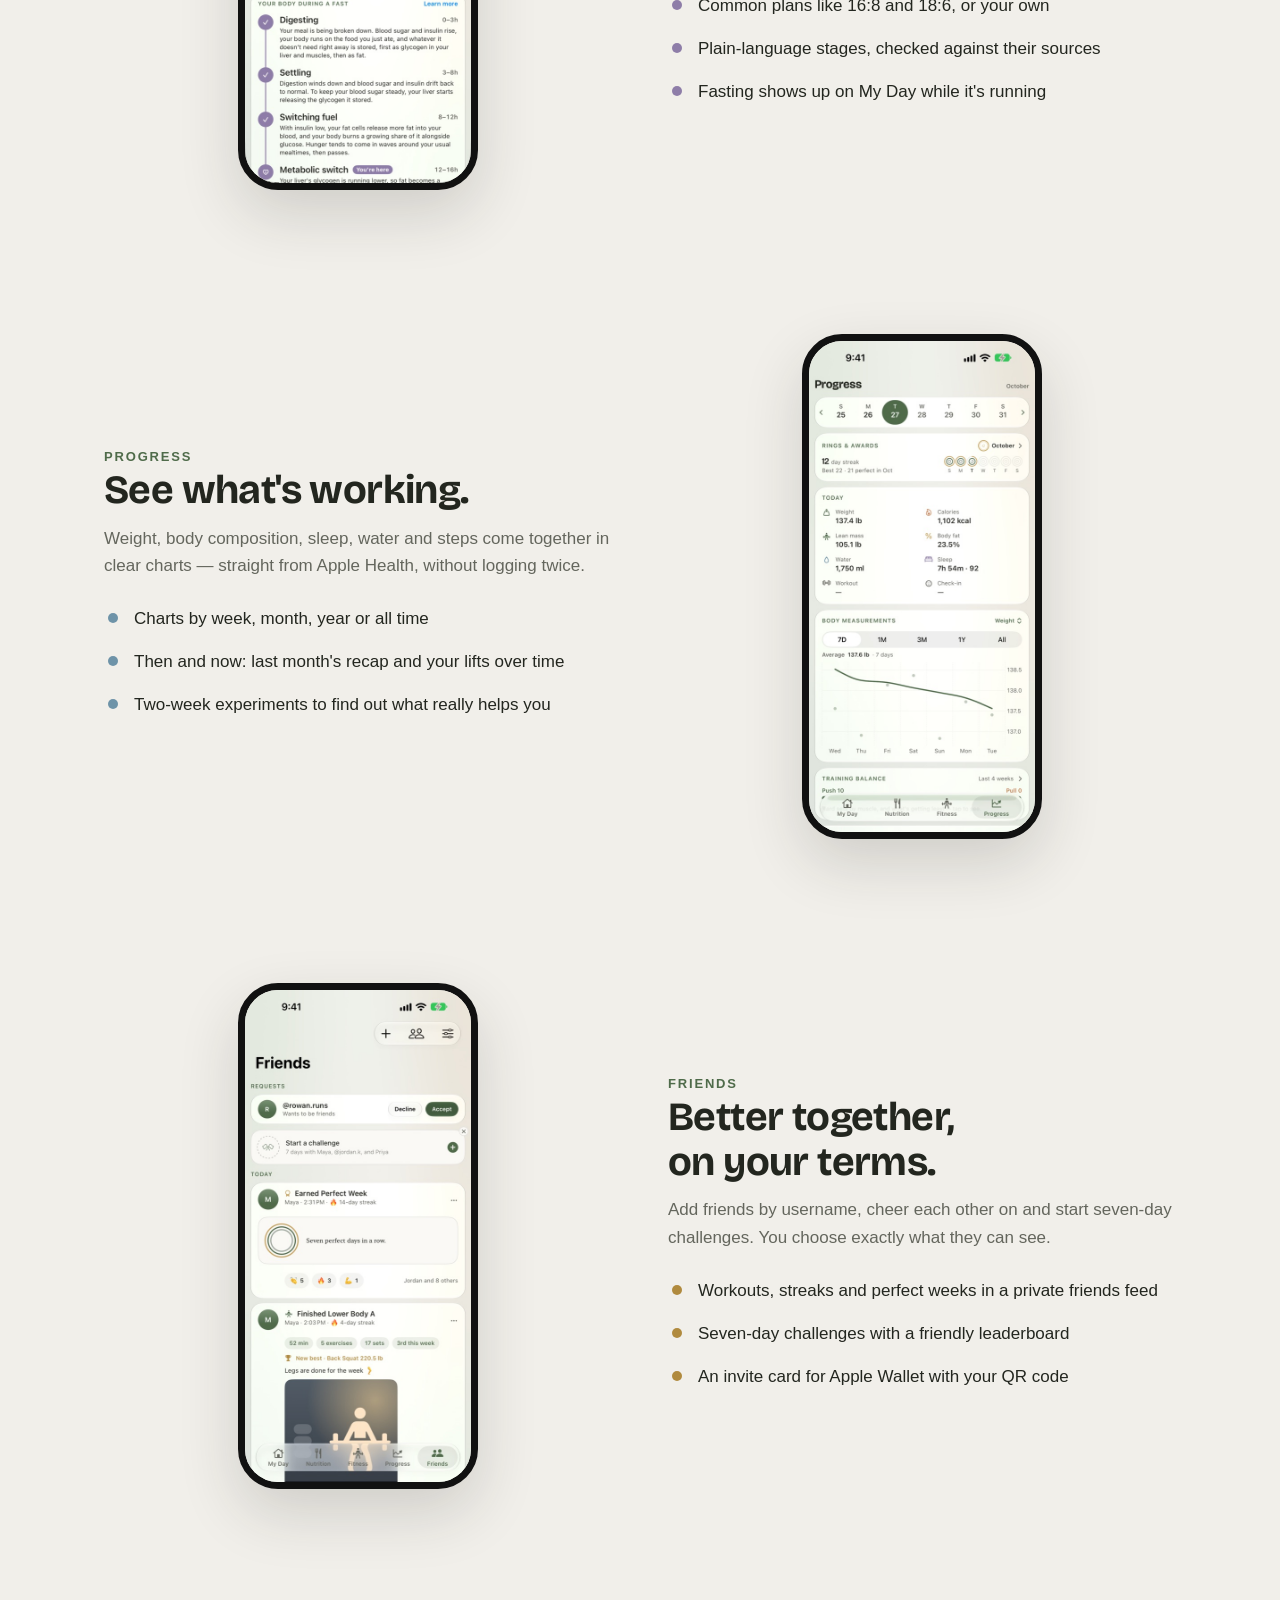
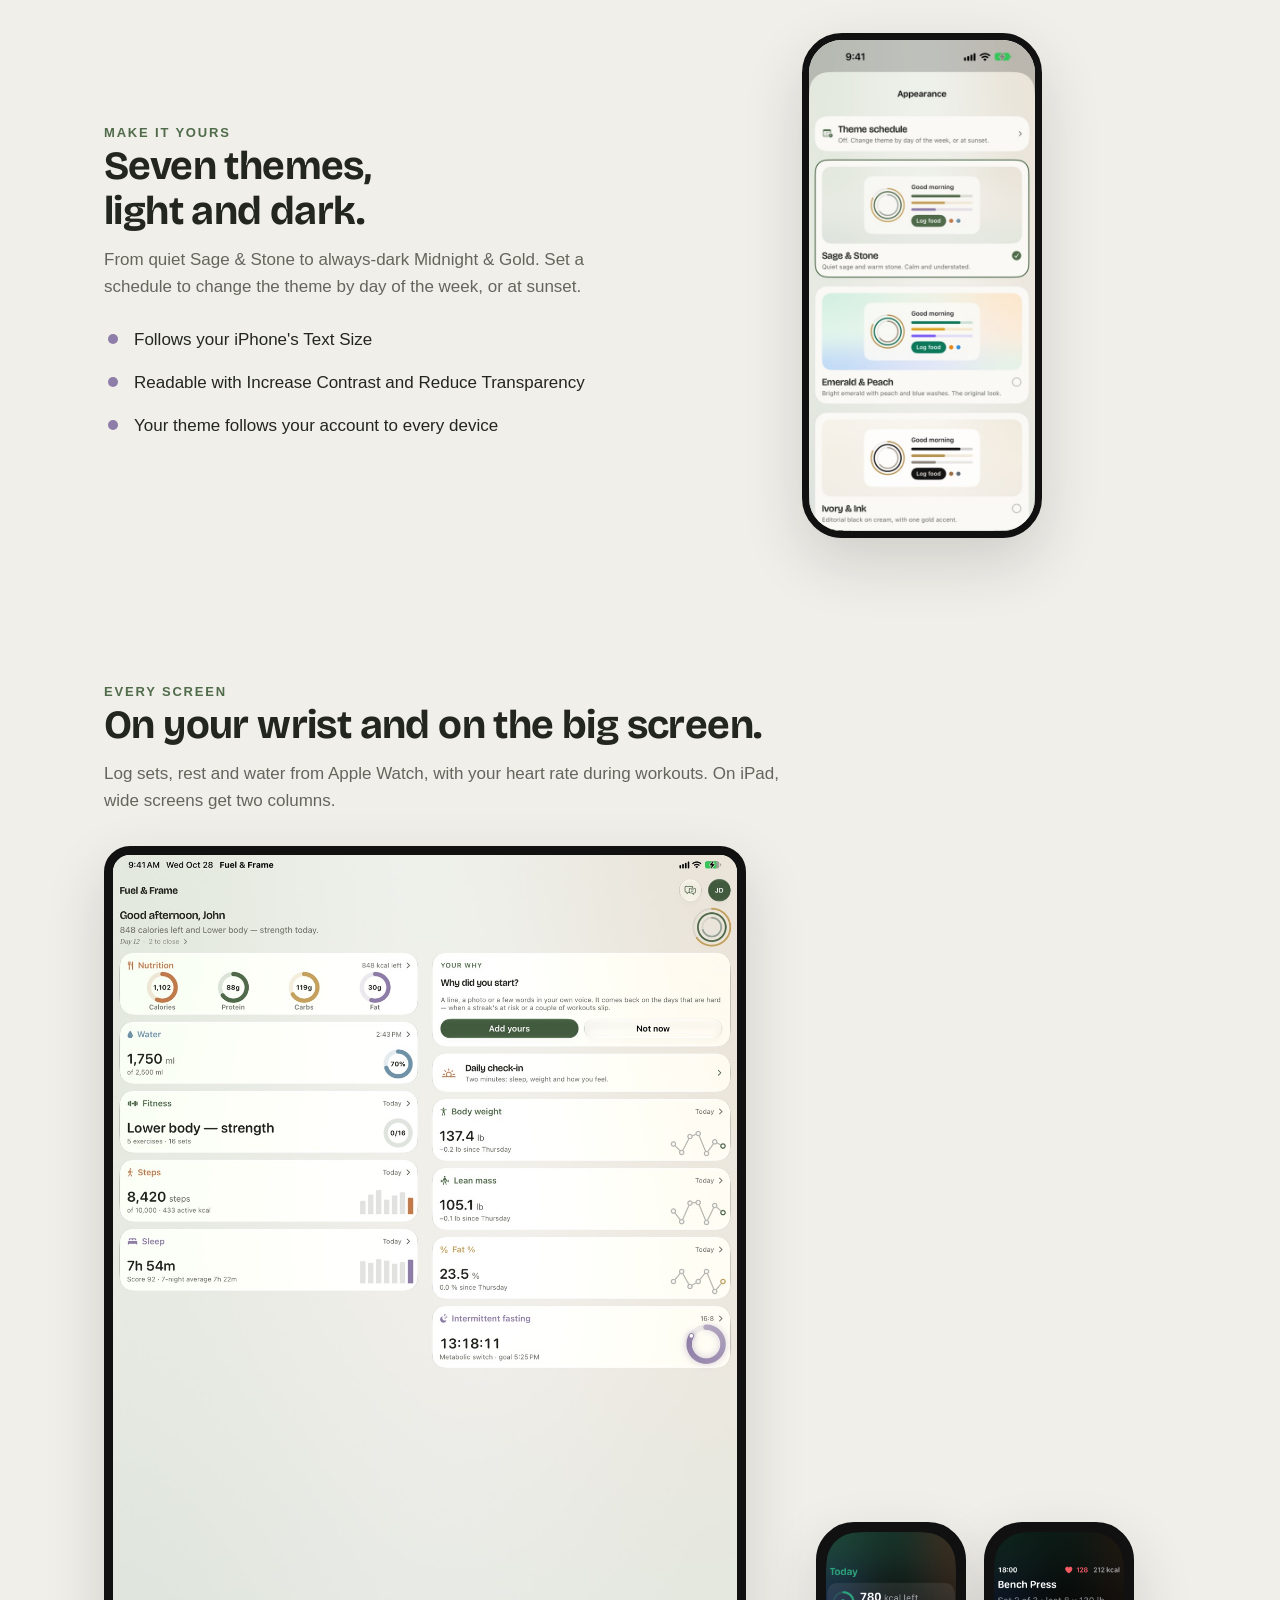
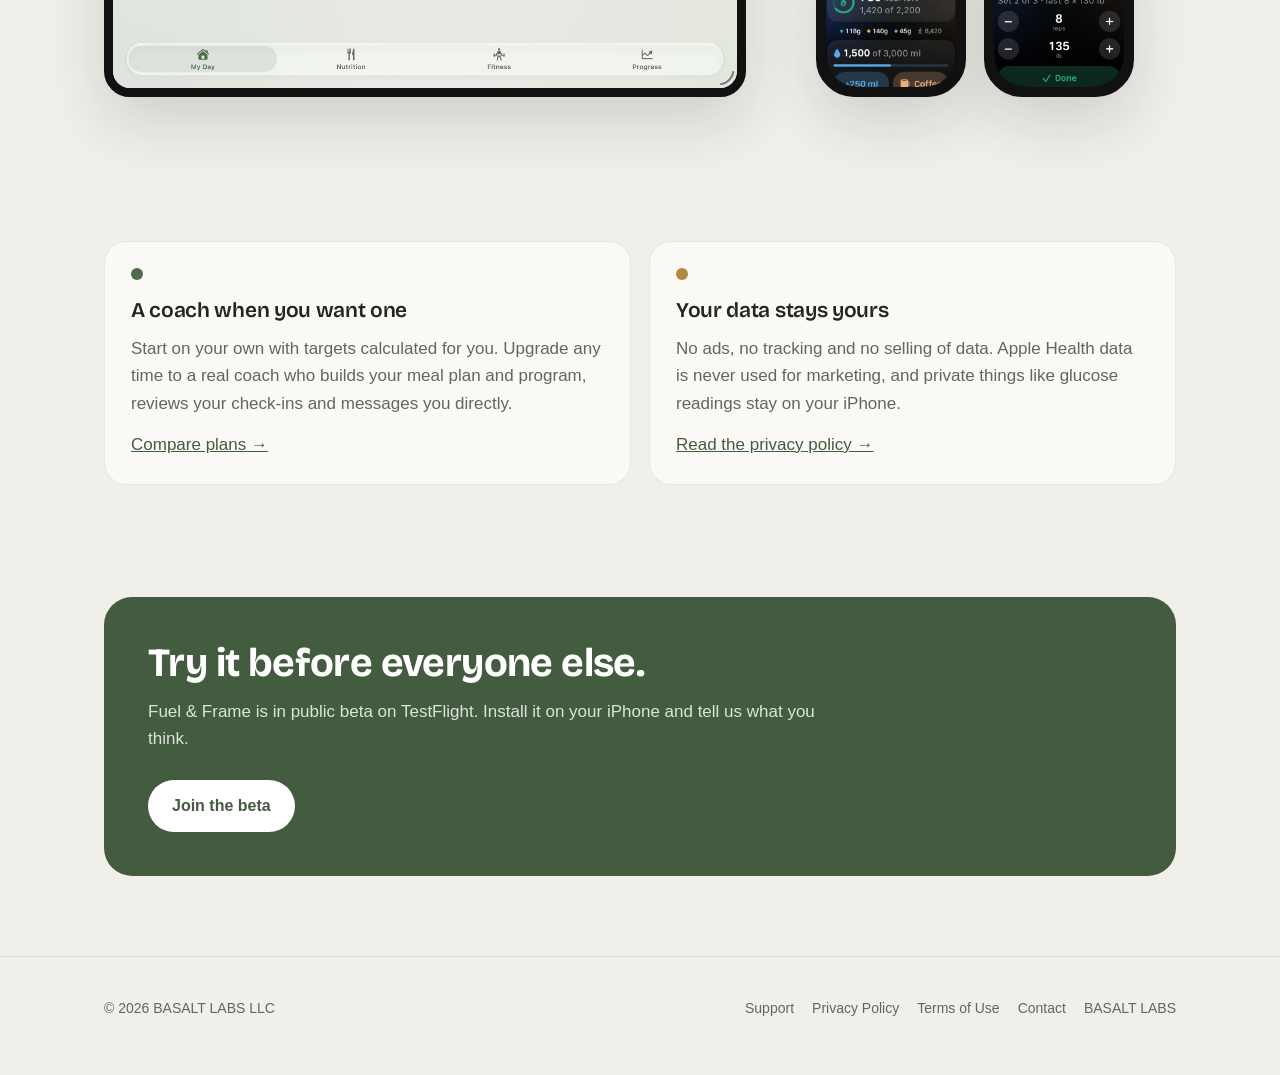
==== commit b7f5bff0: "Terms of Use and Community Rules pages; privacy: steps and challenge goals shared with friends only " ====
--- a/index.html
+++ b/index.html
@@ -229,7 +229,7 @@
 <footer class="site">
   <div class="wrap">
     <span>© 2026 BASALT LABS LLC</span>
-    <span><a href="/support/">Support</a><a href="/privacy/">Privacy Policy</a><a href="mailto:hello@basaltlabsapps.com">Contact</a><a href="https://www.basaltlabsapps.com">BASALT LABS</a></span>
+    <span><a href="/support/">Support</a><a href="/privacy/">Privacy Policy</a><a href="/terms/">Terms of Use</a><a href="mailto:hello@basaltlabsapps.com">Contact</a><a href="https://www.basaltlabsapps.com">BASALT LABS</a></span>
   </div>
 </footer>
 
